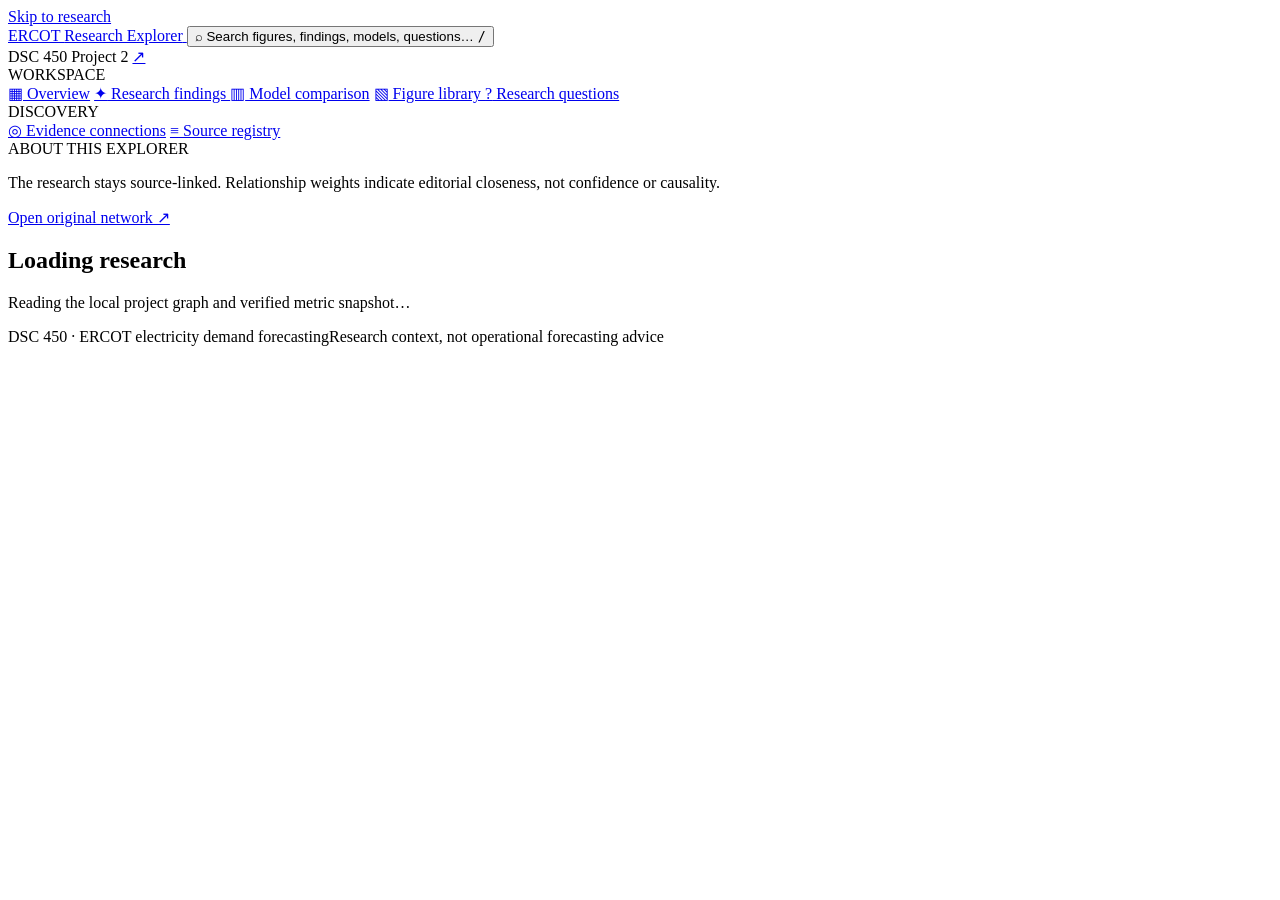
==== ERCOT project context web/explorer.html @ fbba0515 "Add accessible research explorer shell" ====
<!doctype html>
<html lang="en">
<head>
  <meta charset="utf-8">
  <meta name="viewport" content="width=device-width, initial-scale=1">
  <meta name="theme-color" content="#0b1321">
  <meta name="description" content="Explore evidence, forecasting models, notebook figures, research questions, and scientific boundaries from the DSC 450 ERCOT electricity demand project.">
  <title>ERCOT Research Explorer | DSC 450</title>
  <link rel="stylesheet" href="./explorer.css">
  <script src="./explorer.js" defer></script>
</head>
<body>
  <a class="skip-link" href="#main-content">Skip to research</a>
  <div class="app-shell">
    <header class="topbar">
      <a class="brand" href="#overview" aria-label="ERCOT Research Explorer home">
        <span class="brand-mark" aria-hidden="true"><span></span><span></span><span></span></span>
        <span class="brand-name">ERCOT <span>Research Explorer</span></span>
      </a>
      <button class="top-search" id="open-search" type="button" aria-label="Search all research">
        <span class="search-symbol" aria-hidden="true">⌕</span>
        <span>Search figures, findings, models, questions…</span>
        <kbd>/</kbd>
      </button>
      <div class="top-actions">
        <span class="project-tag">DSC 450 <span class="tag-dot"></span> Project 2</span>
        <a class="icon-link" href="https://github.com/mjscarpello/DSC450-ERCOT-Presentation" target="_blank" rel="noopener noreferrer" aria-label="Open the project GitHub repository" title="View source">↗</a>
      </div>
    </header>
    <div class="body-layout">
      <nav class="sidebar" aria-label="Research sections">
        <div class="sidebar-label">WORKSPACE</div>
        <a class="nav-item" data-view="overview" href="#overview"><span class="nav-symbol" aria-hidden="true">▦</span> Overview</a>
        <a class="nav-item" data-view="findings" href="#findings"><span class="nav-symbol" aria-hidden="true">✦</span> Research findings <span class="nav-count" id="count-findings"></span></a>
        <a class="nav-item" data-view="models" href="#models"><span class="nav-symbol" aria-hidden="true">▥</span> Model comparison</a>
        <a class="nav-item" data-view="figures" href="#figures"><span class="nav-symbol" aria-hidden="true">▧</span> Figure library <span class="nav-count" id="count-figures"></span></a>
        <a class="nav-item" data-view="questions" href="#questions"><span class="nav-symbol" aria-hidden="true">?</span> Research questions <span class="nav-count" id="count-questions"></span></a>
        <div class="sidebar-divider"></div>
        <div class="sidebar-label">DISCOVERY</div>
        <a class="nav-item" data-view="graph" href="#graph"><span class="nav-symbol" aria-hidden="true">◎</span> Evidence connections</a>
        <a class="nav-item" data-view="sources" href="#sources"><span class="nav-symbol" aria-hidden="true">≡</span> Source registry</a>
        <div class="sidebar-bottom">
          <span class="sidebar-label">ABOUT THIS EXPLORER</span>
          <p>The research stays source-linked. Relationship weights indicate editorial closeness, not confidence or causality.</p>
          <a href="./outputs/ERCOT_CONTEXT_WEB.html">Open original network ↗</a>
        </div>
      </nav>
      <main id="main-content" tabindex="-1">
        <div id="page-content" aria-live="polite">
          <section class="loading-state"><div class="loading-spinner" aria-hidden="true"></div><h1>Loading research</h1><p>Reading the local project graph and verified metric snapshot…</p></section>
        </div>
        <footer class="page-footer"><span>DSC 450 · ERCOT electricity demand forecasting</span><span>Research context, not operational forecasting advice</span></footer>
      </main>
    </div>
  </div>
  <div id="overlay-root"></div>
  <div id="toast" class="toast" role="status" aria-live="polite"></div>
</body>
</html>
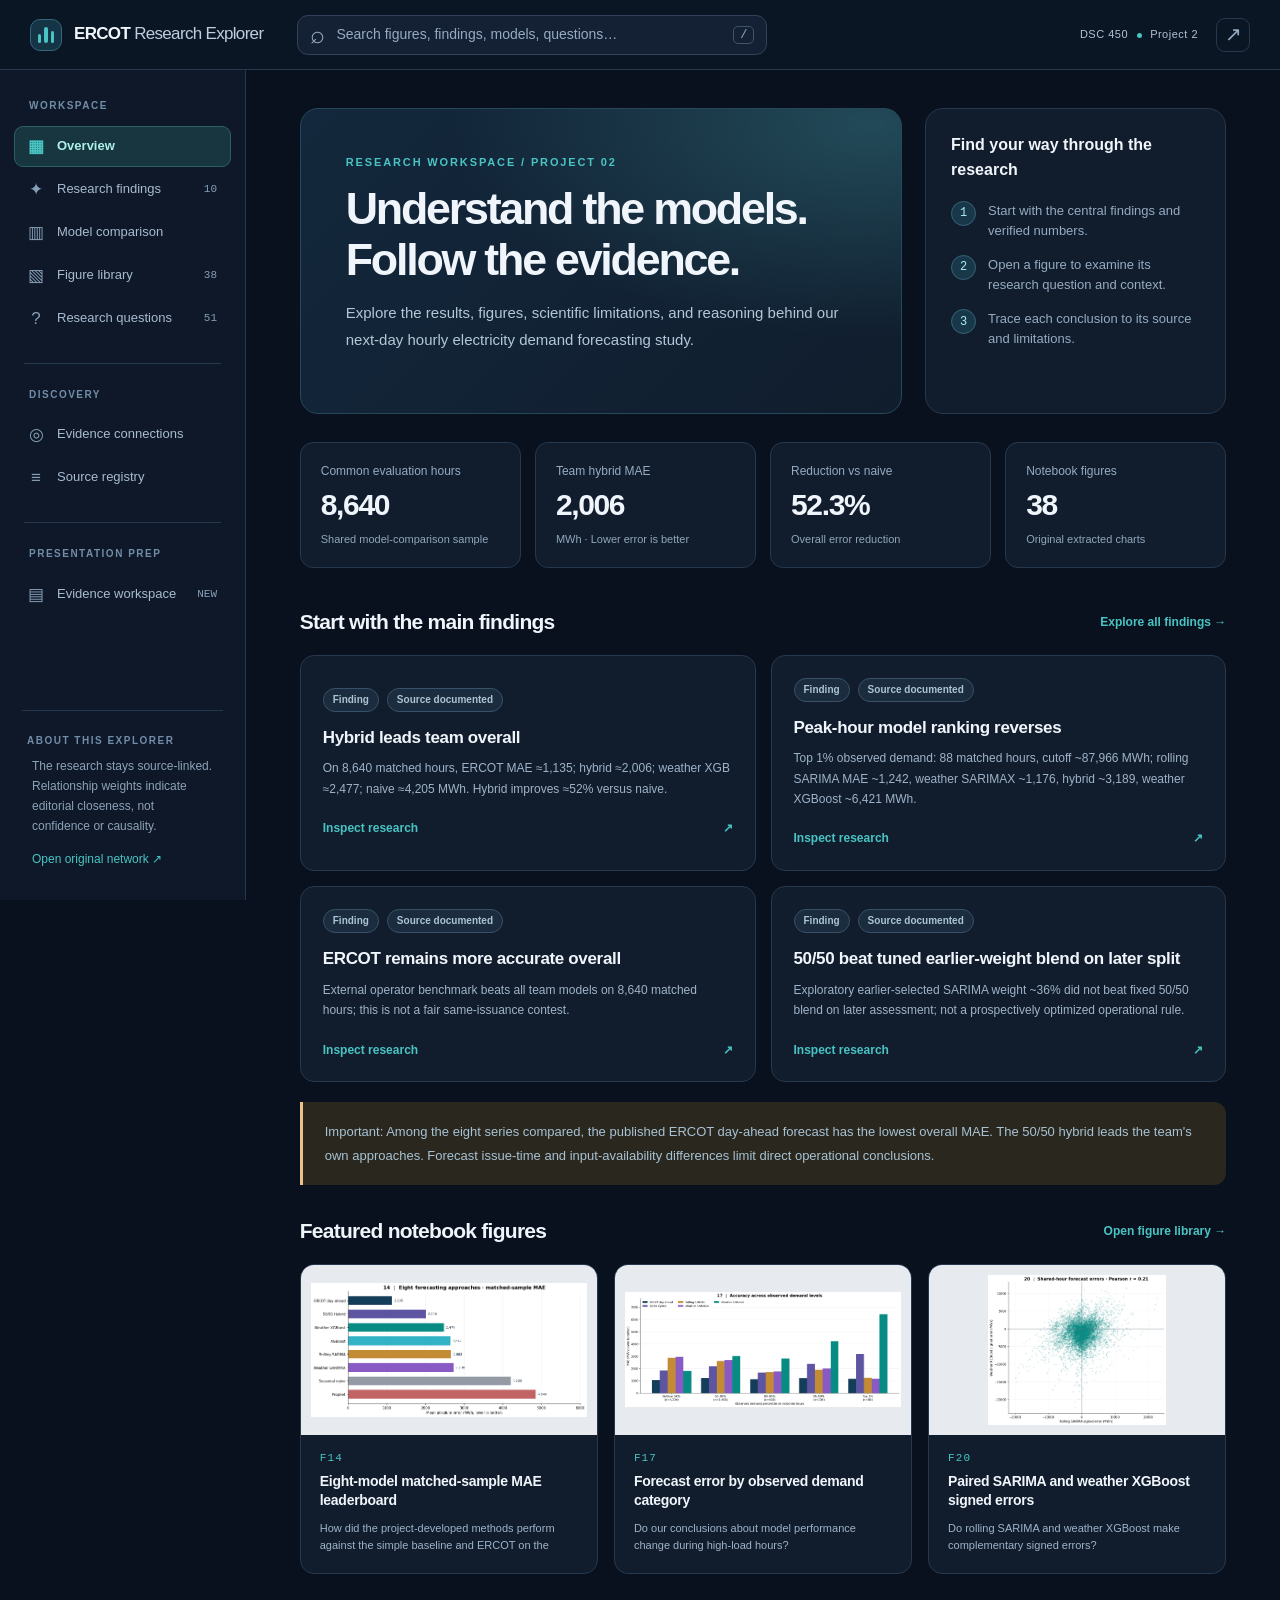
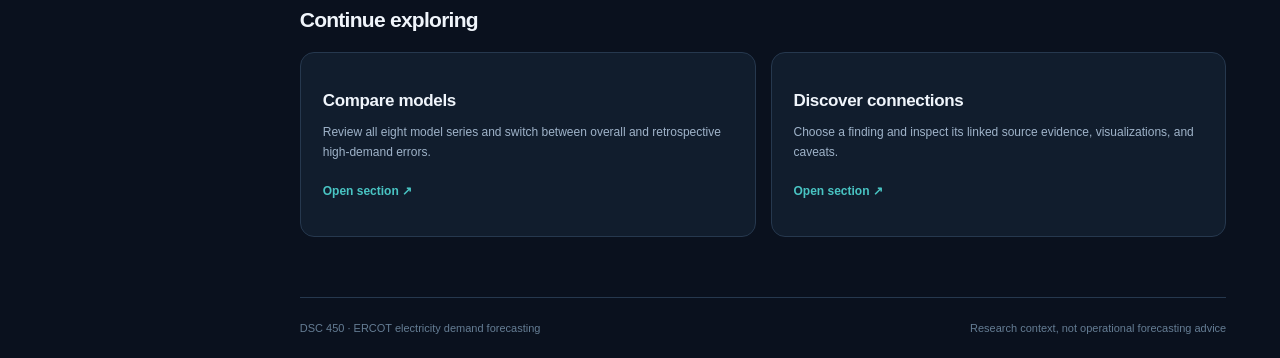
==== commit 90dedf50: "Link presentation workspace interface and add evidence workspace navigation" ====
--- a/ERCOT project context web/explorer.html
+++ b/ERCOT project context web/explorer.html
@@ -8,6 +8,7 @@
   <title>ERCOT Research Explorer | DSC 450</title>
   <link rel="stylesheet" href="./explorer.css">
   <script src="./explorer.js" defer></script>
+  <script src="./research-workspace.js" defer></script>
 </head>
 <body>
   <a class="skip-link" href="#main-content">Skip to research</a>
@@ -39,6 +40,9 @@
         <div class="sidebar-label">DISCOVERY</div>
         <a class="nav-item" data-view="graph" href="#graph"><span class="nav-symbol" aria-hidden="true">◎</span> Evidence connections</a>
         <a class="nav-item" data-view="sources" href="#sources"><span class="nav-symbol" aria-hidden="true">≡</span> Source registry</a>
+        <div class="sidebar-divider"></div>
+        <div class="sidebar-label">PRESENTATION PREP</div>
+        <a class="nav-item" data-view="workspace" href="#workspace"><span class="nav-symbol" aria-hidden="true">▤</span> Evidence workspace <span class="nav-count">NEW</span></a>
         <div class="sidebar-bottom">
           <span class="sidebar-label">ABOUT THIS EXPLORER</span>
           <p>The research stays source-linked. Relationship weights indicate editorial closeness, not confidence or causality.</p>
--- a/ERCOT project context web/explorer.css
+++ b/ERCOT project context web/explorer.css
@@ -0,0 +1 @@
+:root{color-scheme:dark;--bg:#0a111e;--sidebar:#0e1727;--panel:#111d2d;--panel2:#152337;--hover:#20334a;--border:#26384e;--white:#f0f5fb;--text:#d6e2f0;--muted:#96abc2;--teal:#49c4c3;--cyan:#76d4eb;--gold:#ebc384;--pink:#ef9da1;--green:#78d9b2;--shadow:0 22px 80px #0009;--radius:14px}*{box-sizing:border-box}html{scroll-behavior:smooth}body{margin:0;background:var(--bg);color:var(--text);font:14px/1.55 Inter,ui-sans-serif,-apple-system,BlinkMacSystemFont,"Segoe UI",sans-serif}a{color:inherit}button,input,select{font:inherit}button{cursor:pointer}button:disabled{opacity:.5;cursor:not-allowed}button,input,select{color:var(--text)}:focus-visible{outline:2px solid var(--teal);outline-offset:3px}.skip-link{position:absolute;z-index:100;left:12px;top:-100px;background:var(--teal);color:#06121c;padding:12px 16px;border-radius:8px}.skip-link:focus{top:12px}.app-shell{min-height:100vh}.topbar{height:70px;position:sticky;top:0;z-index:20;display:flex;align-items:center;gap:34px;padding:0 30px;background:#0c1726f5;border-bottom:1px solid var(--border);backdrop-filter:blur(16px)}.brand{display:flex;align-items:center;gap:12px;text-decoration:none;min-width:227px}.brand-name{font-size:17px;font-weight:800;color:var(--white);letter-spacing:-.04em;white-space:nowrap}.brand-name span{font-weight:450;color:#bdcedf}.brand-mark{height:32px;width:32px;background:#153445;border:1px solid #35677a;border-radius:10px;display:flex;gap:3px;align-items:flex-end;padding:7px}.brand-mark span{width:5px;background:var(--teal);border-radius:2px}.brand-mark span:nth-child(1){height:9px}.brand-mark span:nth-child(2){height:16px}.brand-mark span:nth-child(3){height:12px}.top-search{display:flex;align-items:center;gap:11px;border:1px solid #31425a;background:#142134;border-radius:11px;height:40px;text-align:left;padding:0 12px;color:var(--muted);width:min(470px,40vw)}.top-search:hover{border-color:#53738f;background:#1b2b40}.search-symbol{font-size:25px;line-height:1}.top-search span:nth-child(2){white-space:nowrap;overflow:hidden;text-overflow:ellipsis;flex:1}.top-search kbd{font:12px monospace;border:1px solid #40536a;padding:1px 6px;border-radius:5px}.top-actions{margin-left:auto;display:flex;align-items:center;gap:18px}.project-tag{font-size:11px;letter-spacing:.045em;color:#b1c2d5;white-space:nowrap}.tag-dot{display:inline-block;width:5px;height:5px;margin:0 5px;border-radius:50%;background:var(--teal);vertical-align:middle}.icon-link{height:34px;width:34px;display:grid;place-items:center;border:1px solid var(--border);border-radius:9px;text-decoration:none;font-size:20px;color:var(--muted)}.icon-link:hover{color:var(--white);border-color:var(--teal)}.body-layout{display:grid;grid-template-columns:246px minmax(0,1fr);min-height:calc(100vh - 70px)}.sidebar{background:#0e1828;border-right:1px solid var(--border);padding:28px 14px;position:sticky;top:70px;height:calc(100vh - 70px);display:flex;flex-direction:column;overflow:auto}.sidebar-label{padding:0 15px;margin-bottom:11px;color:#728da9;font-size:10px;letter-spacing:.15em;font-weight:800}.nav-item{display:flex;align-items:center;gap:13px;min-height:41px;border:1px solid transparent;border-radius:9px;padding:9px 13px;text-decoration:none;color:#a8bbd0;font-size:13px;font-weight:520;margin:1px 0;white-space:nowrap}.nav-item:hover{color:var(--white);background:#17273a}.nav-item.active{background:#173640;border-color:#2b6069;color:#adf0e9;font-weight:650}.nav-symbol{width:16px;font-size:17px;text-align:center;line-height:1;color:#879fb7}.nav-item.active .nav-symbol{color:var(--teal)}.nav-count{margin-left:auto;font:11px monospace;color:#879fb7}.sidebar-divider{margin:23px 10px;border-top:1px solid var(--border)}.sidebar-bottom{margin:auto 8px 0;padding:18px 5px 2px;border-top:1px solid var(--border)}.sidebar-bottom .sidebar-label{padding:0}.sidebar-bottom p{color:#8da2b8;font-size:12px;line-height:1.65;margin:6px 5px 12px}.sidebar-bottom a{color:var(--teal);font-size:12px;text-decoration:none;margin-left:5px}#main-content{min-width:0;padding:38px clamp(26px,4.2vw,76px) 20px;max-width:1680px;width:100%;margin:0 auto}.page-footer{display:flex;justify-content:space-between;gap:15px;color:#657d94;border-top:1px solid var(--border);font-size:11px;margin-top:60px;padding-top:22px}.eyebrow{text-transform:uppercase;font-size:11px;letter-spacing:.17em;font-weight:800;color:var(--teal);margin:0 0 12px}.page-title{font-size:clamp(28px,3.1vw,44px);line-height:1.13;letter-spacing:-.05em;font-weight:760;margin:0;color:var(--white)}.page-description{color:var(--muted);font-size:15px;line-height:1.8;margin:12px 0 26px;max-width:800px}.hero{display:grid;grid-template-columns:minmax(0,1.6fr) minmax(250px,.8fr);gap:23px;align-items:stretch;margin-bottom:28px}.hero-main{padding:clamp(26px,4vw,45px);border:1px solid #25495a;border-radius:18px;background:radial-gradient(ellipse at 95% 5%,#224a58 0%,transparent 52%),linear-gradient(135deg,#13283c,#101d2d);min-height:265px}.hero-main .page-title{max-width:640px;font-size:clamp(31px,3.5vw,50px)}.hero-main p:not(.eyebrow){max-width:650px;color:#b2c8d9;font-size:15px;line-height:1.8}.hero-side{padding:24px 25px;background:var(--panel);border:1px solid var(--border);border-radius:18px}.hero-side h3{margin:0 0 18px;color:var(--white);font-size:16px}.hero-steps{display:grid;gap:14px}.hero-step{display:flex;align-items:flex-start;gap:12px;color:var(--muted);font-size:13px}.step-index{width:25px;height:25px;border:1px solid #356377;background:#18384a;color:#a9eeef;font:12px monospace;flex-shrink:0;border-radius:50%;display:grid;place-items:center}.stats-grid{display:grid;grid-template-columns:repeat(4,minmax(0,1fr));gap:14px;margin:0 0 38px}.stat-card{background:var(--panel);border:1px solid var(--border);border-radius:13px;padding:19px 20px}.stat-label{font-size:12px;color:var(--muted);margin:0 0 6px}.stat-value{font-size:30px;color:var(--white);font-weight:770;line-height:1.2;letter-spacing:-.045em}.stat-note{font-size:11px;color:#90a6bc;margin:8px 0 0}.section-head{display:flex;align-items:center;justify-content:space-between;gap:18px;margin:30px 0 16px}.section-head h2{font-size:21px;letter-spacing:-.035em;color:var(--white);margin:0}.section-head p{font-size:13px;color:var(--muted);margin:3px 0 0}.text-action{border:0;background:transparent;color:var(--teal);font-size:12px;font-weight:700;text-decoration:none;padding:7px 0;white-space:nowrap}.text-action:hover{text-decoration:underline;text-underline-offset:4px}.card-grid{display:grid;grid-template-columns:repeat(2,minmax(0,1fr));gap:15px}.research-card,.question-card,.figure-card,.source-card{min-width:0;display:block;text-align:left;background:var(--panel);border:1px solid var(--border);border-radius:var(--radius);padding:22px;transition:border-color .15s,background .15s,transform .15s}.research-card:hover,.question-card:hover,.figure-card:hover,.source-card:hover{background:#17273a;border-color:#45657e;transform:translateY(-1px)}.research-card{min-height:185px}.card-meta{display:flex;flex-wrap:wrap;align-items:center;gap:8px;margin-bottom:14px}.chip{display:inline-flex;align-items:center;gap:6px;border:1px solid #385168;background:#1a2c3d;border-radius:20px;padding:4px 9px;color:#acc4d6;font-size:10px;font-weight:650;line-height:1.4}.chip.verified{color:#a7e9cd;border-color:#335f53;background:#15352e}.chip.caution{color:#f3c5af;border-color:#695047;background:#39251f}.chip.gold{color:#ead2a8;border-color:#635238;background:#322b1b}.card-title{font-size:17px;font-weight:730;line-height:1.4;color:var(--white);letter-spacing:-.02em;margin:0 0 9px}.card-copy{font-size:12px;line-height:1.7;color:#9fb3c9;margin:0}.card-bottom{margin-top:20px;color:var(--teal);font-size:12px;font-weight:650;display:flex;gap:8px;align-items:center}.card-bottom .arrow{margin-left:auto}.info-strip{border-left:3px solid var(--teal);background:#142535;padding:18px 22px;border-radius:0 12px 12px 0;color:#a8c2d4;margin:20px 0;font-size:13px;line-height:1.8}.info-strip strong{color:var(--white)}.info-strip.warning{border-color:var(--gold);background:#29271e}.filter-row{display:flex;gap:9px;align-items:center;flex-wrap:wrap;margin:26px 0 19px}.filter-button{background:#142437;border:1px solid #33495e;color:#a8bdd1;border-radius:9px;padding:9px 13px;font-size:12px}.filter-button:hover{background:var(--hover)}.filter-button.active{background:#1a444d;color:#c3f8f3;border-color:#46878a}.inline-search{height:41px;min-width:200px;flex:1;background:#111e2f;border:1px solid var(--border);border-radius:9px;padding:9px 12px;outline-offset:2px}.results-meta{margin:3px 0 15px;color:var(--muted);font-size:12px}.figures-grid{display:grid;grid-template-columns:repeat(3,minmax(0,1fr));gap:16px}.figure-card{padding:0;overflow:hidden}.figure-cover{background:#e7ebf0;height:170px;display:flex;align-items:center;justify-content:center;padding:10px}.figure-cover img{max-width:100%;width:100%;height:100%;object-fit:contain}.figure-card-text{padding:17px 19px 19px}.figure-id{font:11px monospace;letter-spacing:.1em;color:var(--teal);margin-bottom:8px}.figure-card .card-title{font-size:14px;min-height:39px}.figure-card .card-copy{font-size:11px;line-height:1.55}.figure-group{margin:30px 0 0}.figure-group h2{font-size:19px;color:var(--white);margin:0 0 13px}.model-controls{display:flex;flex-wrap:wrap;justify-content:space-between;align-items:center;gap:16px;margin:26px 0}.model-row{display:grid;grid-template-columns:minmax(165px,1fr) 1.8fr 115px;gap:17px;align-items:center;background:#101c2c;border-bottom:1px solid #273a4e;padding:15px 17px}.model-row:first-child{border-radius:12px 12px 0 0}.model-row:last-child{border-radius:0 0 12px 12px;border-bottom:1px solid var(--border)}.model-row.highlight{background:#18323e}.model-name{font-weight:690;color:var(--white);font-size:13px}.model-note{font-size:11px;color:var(--muted)}.bar-track{height:9px;border-radius:20px;background:#2a3c50;overflow:hidden}.bar-fill{height:100%;border-radius:20px;background:#6f9fb7}.bar-fill.team{background:#49c4c3}.bar-fill.benchmark{background:var(--gold)}.model-metric{text-align:right;font-weight:700;font-variant-numeric:tabular-nums;color:var(--white)}.metric-header{display:grid;grid-template-columns:minmax(165px,1fr) 1.8fr 115px;gap:17px;color:#91a8bd;font-size:11px;padding:0 17px 11px}.pill-tabs{display:flex;gap:3px;border:1px solid var(--border);border-radius:10px;background:#0e1a2a;padding:4px}.pill-tabs button{border:0;background:transparent;padding:8px 13px;border-radius:7px;color:var(--muted);font-size:12px}.pill-tabs button.active{background:#254356;color:var(--white)}.source-list{display:grid;gap:12px}.source-card{width:100%;display:flex;gap:17px;align-items:flex-start}.source-icon{font-size:23px;background:#1f3748;border-radius:11px;width:43px;height:43px;display:grid;place-items:center;color:var(--teal);flex-shrink:0}.source-card .card-title{font-size:15px}.source-card .card-copy{word-break:break-word}.question-list{display:grid;gap:10px}.question-card{width:100%;padding:16px 20px;display:flex;gap:12px;align-items:center}.question-card .card-title{font-size:14px;margin:0;flex:1}.question-card .chip{flex-shrink:0}.graph-controls{display:flex;gap:12px;flex-wrap:wrap;align-items:center;justify-content:space-between;margin:20px 0}.graph-panel{border:1px solid var(--border);border-radius:16px;background:radial-gradient(circle at center,#173044,#0e1929 65%);height:min(63vh,580px);min-height:390px;position:relative;overflow:hidden}.graph-map{height:100%;width:100%;position:relative}.graph-lines{position:absolute;width:100%;height:100%;left:0;top:0;pointer-events:none}.graph-hub,.graph-neighbor{position:absolute;transform:translate(-50%,-50%);display:flex;flex-direction:column;align-items:center;justify-content:center;text-align:center;border:1px solid #46667b;background:#193245;color:var(--white);padding:7px 9px;border-radius:11px;box-shadow:0 8px 26px #0006;font-size:11px;line-height:1.2;overflow:hidden}.graph-hub{width:195px;min-height:77px;left:50%;top:50%;background:#20565c;border:2px solid #71c9ca;z-index:2;font-weight:730;font-size:13px}.graph-neighbor{width:125px;min-height:57px;max-height:70px;z-index:1}.graph-neighbor:hover{background:#2a5060;border-color:#7bc9c8;z-index:3}.graph-node-type{font-size:9px;line-height:1.2;color:#a2dfd5;margin-bottom:4px;font-weight:800;text-transform:uppercase;letter-spacing:.04em}.graph-extras{margin-top:20px}.graph-extras h3{color:var(--white);margin:0 0 11px}.graph-related{display:grid;grid-template-columns:repeat(2,minmax(0,1fr));gap:10px}.related-item{background:#152539;border:1px solid var(--border);border-radius:9px;display:flex;justify-content:space-between;gap:15px;padding:10px 14px;text-align:left}.related-item:hover{background:#203549}.related-item strong{display:block;font-size:12px;color:var(--white);margin-bottom:3px}.related-item small{display:block;color:var(--muted);font-size:11px}.load-error{max-width:680px;background:#2a2026;border:1px solid #784f5d;padding:22px;border-radius:14px}.loading-state{padding:18vh 20px;text-align:center}.loading-state h1{color:var(--white)}.loading-state p{color:var(--muted)}.loading-spinner{border:3px solid #365367;border-top-color:var(--teal);border-radius:50%;width:35px;height:35px;margin:0 auto;animation:spin 1s linear infinite}@keyframes spin{to{transform:rotate(360deg)}}.overlay-backdrop{position:fixed;inset:0;z-index:40;background:#020810bc;backdrop-filter:blur(5px);display:flex;justify-content:flex-end}.detail-drawer{height:100%;width:min(650px,100%);overflow:auto;background:#101c2c;border-left:1px solid #395065;box-shadow:var(--shadow)}.detail-head{position:sticky;top:0;z-index:5;padding:15px 27px;display:flex;justify-content:space-between;align-items:center;gap:18px;background:#101c2ced;border-bottom:1px solid var(--border);backdrop-filter:blur(18px)}.close-button{width:33px;height:33px;display:grid;place-items:center;background:#21354b;border:1px solid #3b5570;border-radius:8px;font-size:20px}.detail-body{padding:28px}.detail-body h2{font-size:clamp(24px,3vw,33px);line-height:1.24;letter-spacing:-.04em;color:var(--white);margin:9px 0 14px}.detail-body p{line-height:1.8;color:#adc0d3}.detail-section{border-top:1px solid var(--border);margin-top:27px;padding-top:22px}.detail-section h3{font-size:15px;color:var(--white);margin:0 0 14px}.detail-bullet{margin:8px 0;padding:9px 13px;background:#182b3e;border-radius:9px}.detail-bullet p{font-size:12px;margin:4px 0;color:var(--muted)}.detail-bullet button{background:none;border:0;padding:0;color:#dff5f7;font-weight:650;text-align:left;font-size:13px}.detail-bullet button:hover{text-decoration:underline}.detail-image{width:100%;height:auto;background:#f7f7f8;border-radius:12px;max-height:460px;object-fit:contain;margin:15px 0}.detail-measures{display:grid;grid-template-columns:repeat(2,minmax(0,1fr));gap:10px;margin:15px 0}.measure-card{background:#192f40;padding:15px;border:1px solid #35516a;border-radius:10px}.measure-card b{display:block;color:var(--white);font-size:19px}.measure-card span{font-size:11px;color:var(--muted)}.source-locator{padding:12px 14px;border:1px solid #344960;border-radius:9px;background:#13283a;margin:9px 0}.source-locator strong{font-size:12px;color:var(--white);display:block;overflow-wrap:anywhere}.source-locator small{font-size:11px;color:var(--muted);display:block;margin-top:4px}.detail-actions{display:flex;gap:8px;flex-wrap:wrap}.action-button{padding:8px 12px;background:#1d3c4c;border:1px solid #447989;border-radius:9px;font-size:12px;color:#c3e6e7}.action-button:hover{background:#275465}.search-modal{margin:auto;width:min(720px,calc(100% - 26px));max-height:80vh;display:flex;flex-direction:column;background:#122034;border:1px solid #405a73;border-radius:17px;box-shadow:var(--shadow);overflow:hidden}.search-top{display:flex;gap:10px;align-items:center;padding:16px;border-bottom:1px solid var(--border)}.search-top input{width:100%;border:0;outline:0;background:transparent;color:var(--white);font-size:17px}.search-results{padding:8px;overflow:auto;flex:1}.search-result{display:block;width:100%;text-align:left;padding:12px 15px;border:0;border-radius:9px;background:none;color:var(--white)}.search-result:hover,.search-result:focus{background:#213950}.search-result strong{display:block;font-size:13px}.search-result small{font-size:11px;color:var(--muted)}.search-footer{padding:12px 16px;border-top:1px solid var(--border);font-size:11px;color:var(--muted)}.empty{padding:55px 18px;text-align:center;border:1px dashed #37536c;border-radius:13px;color:var(--muted)}.toast{position:fixed;bottom:22px;left:50%;transform:translateX(-50%);background:#244840;color:#e3f7f0;border:1px solid #579b8f;border-radius:10px;z-index:80;padding:11px 18px;box-shadow:var(--shadow);display:none;font-size:12px}.toast.show{display:block}@media(max-width:1250px){.figures-grid{grid-template-columns:repeat(2,minmax(0,1fr))}.topbar{gap:18px}.body-layout{grid-template-columns:214px minmax(0,1fr)}.sidebar{padding-left:10px;padding-right:10px}}@media(max-width:950px){.hero{grid-template-columns:1fr}.stats-grid{grid-template-columns:repeat(2,minmax(0,1fr))}.topbar{padding:0 18px}.project-tag{display:none}.card-grid{grid-template-columns:1fr}}@media(max-width:750px){.topbar{height:62px}.brand{min-width:auto}.brand-name span{display:none}.top-search{flex:1;width:auto;min-width:0}.top-search span:nth-child(2){font-size:12px}.body-layout{display:block}.sidebar{height:auto;top:62px;position:sticky;z-index:18;display:flex;flex-direction:row;gap:4px;padding:8px 12px;overflow-x:auto;border-right:0;border-bottom:1px solid var(--border);white-space:nowrap}.sidebar .sidebar-label,.sidebar-bottom,.sidebar-divider,.nav-count{display:none}.nav-item{flex-shrink:0;font-size:12px;min-height:36px;gap:7px;padding:7px 10px}#main-content{padding:25px 18px}.figures-grid{grid-template-columns:repeat(2,minmax(0,1fr));gap:10px}.figure-cover{height:135px}.figure-card-text{padding:13px}.figure-card .card-title{font-size:12px}.figure-card .card-copy{display:none}.graph-panel{min-height:330px}.graph-neighbor{width:95px;font-size:10px}.graph-hub{width:145px;min-height:66px;font-size:11px}.graph-related{grid-template-columns:1fr}}@media(max-width:490px){.brand-name{font-size:15px}.topbar{gap:9px;padding:0 11px}.brand-mark{display:none}.top-actions{gap:4px}.top-search{height:34px}.top-search kbd{display:none}.stats-grid{gap:9px}.stat-card{padding:13px}.stat-value{font-size:24px}.figure-cover{height:118px}.model-row{grid-template-columns:minmax(120px,1fr) 1fr 70px;gap:9px;padding:13px 9px}.metric-header{grid-template-columns:minmax(120px,1fr) 1fr 70px;padding:0 9px 9px;gap:9px}.model-metric{font-size:12px}.detail-body{padding:17px}.detail-head{padding:13px 17px}.page-footer{display:block}.hero-main{padding:23px}.hero-main .page-title{font-size:30px}}@media(prefers-reduced-motion:reduce){*,*:before,*:after{animation-duration:.01ms!important;transition-duration:.01ms!important;scroll-behavior:auto!important}}
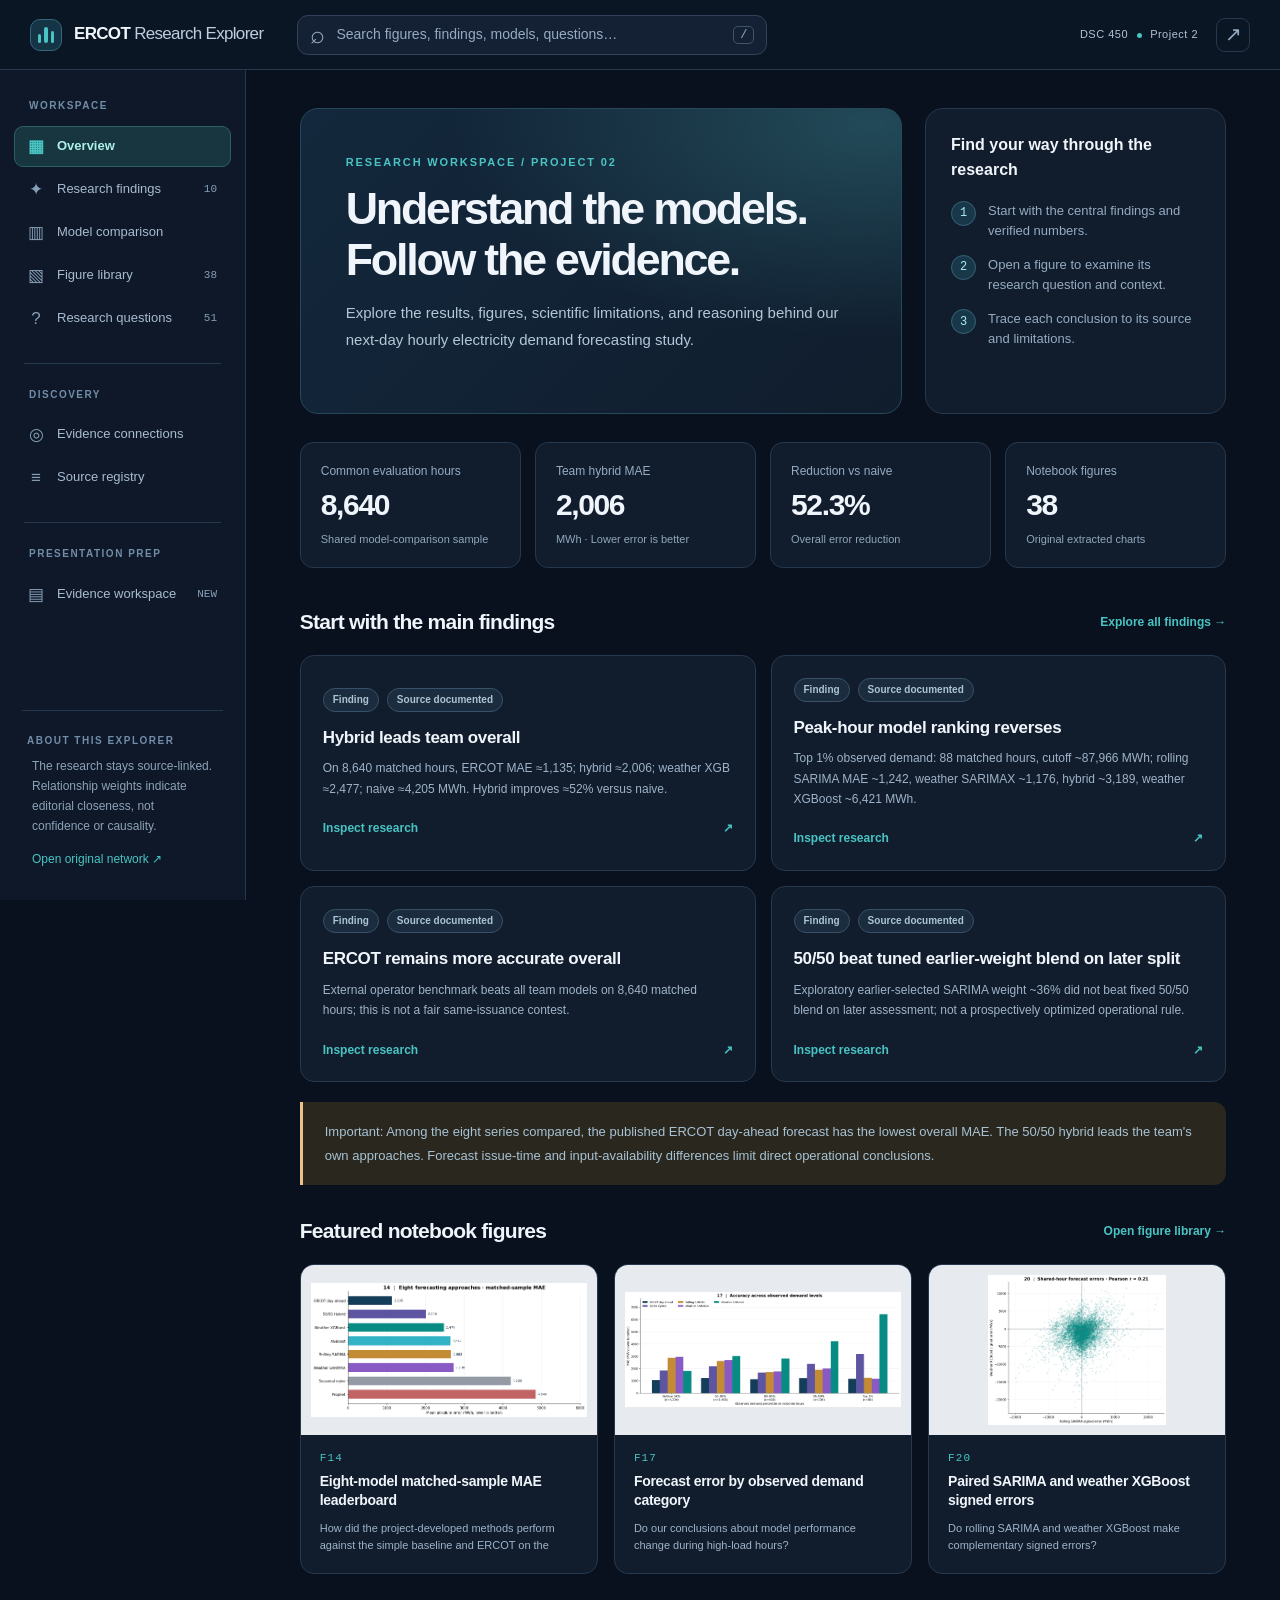
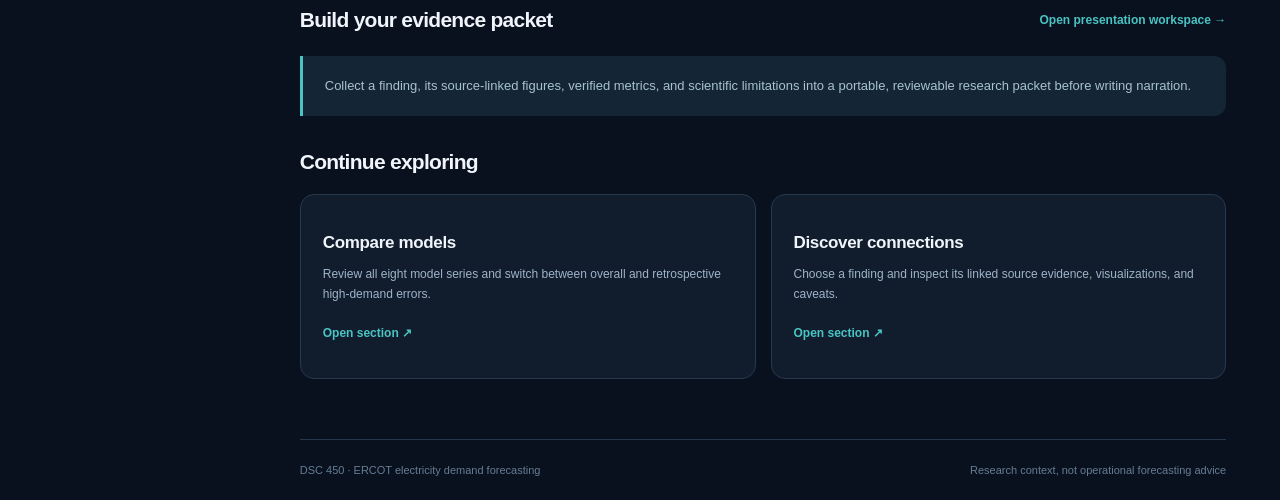
==== commit 2a9b7f90: "Load dedicated evidence workspace style sheet" ====
--- a/ERCOT project context web/explorer.html
+++ b/ERCOT project context web/explorer.html
@@ -7,6 +7,7 @@
   <meta name="description" content="Explore evidence, forecasting models, notebook figures, research questions, and scientific boundaries from the DSC 450 ERCOT electricity demand project.">
   <title>ERCOT Research Explorer | DSC 450</title>
   <link rel="stylesheet" href="./explorer.css">
+  <link rel="stylesheet" href="./research-workspace.css">
   <script src="./explorer.js" defer></script>
   <script src="./research-workspace.js" defer></script>
 </head>
--- a/ERCOT project context web/research-workspace.css
+++ b/ERCOT project context web/research-workspace.css
@@ -0,0 +1,2 @@
+/* Evidence workspace extension — responsive reading and packet panels. */
+.ws-layout{display:grid;grid-template-columns:minmax(0,1fr) 340px;gap:20px;align-items:start}.ws-main{min-width:0}.ws-focus-panel{background:var(--panel);border:1px solid var(--border);border-radius:16px;padding:22px;margin-bottom:22px}.ws-label{display:block;color:#bad0e0;font-size:12px;font-weight:670;margin-bottom:17px}.ws-label>span:first-child{display:block;margin-bottom:7px}.ws-select,.ws-input{display:block;width:100%;border:1px solid #39516b;border-radius:9px;background:#0b1929;color:#f3f7fa;padding:10px 12px;font:inherit;outline-offset:3px}.ws-select{max-width:100%}.ws-input::placeholder{color:#7893aa}.ws-label textarea.ws-input{resize:vertical;min-height:94px;line-height:1.5}.ws-focus-summary{padding:16px 0 2px}.ws-focus-summary h2{font-size:22px;line-height:1.3;color:var(--white);margin:12px 0 8px;letter-spacing:-.035em}.ws-focus-summary>p{color:#aebfd2;line-height:1.8;margin:0 0 15px}.ws-lead-image{height:auto;max-height:350px;max-width:100%;width:100%;object-fit:contain;border-radius:11px;background:#f3f3f3;margin:5px 0 18px}.ws-card-actions{display:flex;flex-wrap:wrap;gap:7px;margin-top:16px}.ws-card-actions .action-button{white-space:normal}.ws-mode-tabs{margin-top:22px;display:flex;flex-wrap:wrap;gap:4px}.ws-group{padding:18px 0 5px;border-top:1px solid var(--border);margin-top:14px}.ws-group .section-head{margin:5px 0 14px}.ws-group h2{font-size:18px}.ws-evidence-grid{display:grid;grid-template-columns:repeat(2,minmax(0,1fr));gap:12px}.ws-evidence-card{min-width:0;padding:17px;background:#111f31;border:1px solid #29435a;border-radius:13px}.ws-evidence-card h3{font-size:14px}.ws-evidence-top .card-meta{margin-bottom:10px}.ws-evidence-card .card-copy{font-size:12px;line-height:1.65}.ws-thumb{background:white;width:100%;max-height:240px;object-fit:contain;border-radius:8px;margin:13px 0}.ws-metric-number{font-weight:800;color:#b8ebdf;font-size:23px;margin:14px 0 6px;letter-spacing:-.035em}.ws-edge-explanation{margin-top:14px;color:#8ca8bc;font-size:11px;line-height:1.6;border-top:1px solid #273d51;padding-top:10px}.ws-no-edges{color:#91aabe;font-size:12px;line-height:1.7;padding:12px 15px;border:1px dashed #304c60;border-radius:9px}.ws-source-ref{background:#13283a;padding:12px 14px;border:1px solid #344960;border-radius:9px;margin:9px 0;overflow-wrap:anywhere}.ws-source-ref strong{display:block;color:#d9edf4;font-size:12px}.ws-source-ref span{display:block;font-size:11px;color:#9bb5c9;margin-top:5px}.ws-explain{color:#aac1d2;font-size:12px;line-height:1.75;background:#172c3d;border-left:3px solid #3e99a5;border-radius:0 9px 9px 0;padding:12px 16px;margin:10px 0 18px}.ws-trail{border:1px solid #355168;border-radius:11px;padding:14px;display:flex;align-items:center;gap:8px;flex-wrap:wrap;margin:12px 0;background:#112237}.ws-trail-rank{font-size:10px;color:var(--teal);font-weight:780;width:100%;letter-spacing:.13em}.ws-trail-node{color:#d9f0f1;background:#1b3b48;border:1px solid #386575;border-radius:7px;padding:8px 10px;font-size:11px;text-align:left}.ws-trail-node:hover{background:#255063}.ws-trail-arrow{color:#77b8c6}.ws-impact-list{display:grid;grid-template-columns:repeat(2,minmax(0,1fr));gap:9px}.ws-packet{background:#16283b;border:1px solid #376078;border-radius:16px;position:sticky;top:93px;padding:22px;max-height:calc(100vh - 111px);overflow:auto;box-shadow:0 8px 32px #0002}.ws-packet-head{display:flex;align-items:center;justify-content:space-between;margin-bottom:17px;border-bottom:1px solid #345266;padding-bottom:14px}.ws-packet-head .eyebrow{font-size:10px}.ws-packet-head h2{font-size:18px;line-height:1.35;letter-spacing:-.035em;color:var(--white);margin:0}.ws-packet .ws-label{margin-bottom:14px}.ws-packet-items{border-top:1px solid #345266;border-bottom:1px solid #345266;padding:16px 0;margin:18px 0;max-height:300px;overflow-y:auto}.ws-packet-items h3{font-size:13px;color:var(--white);margin:0 0 12px}.ws-packet-item{display:flex;gap:8px;align-items:flex-start;border:1px solid #375167;background:#112335;border-radius:9px;padding:10px 9px 10px 12px;margin-bottom:7px}.ws-packet-item>div{min-width:0;flex:1}.ws-packet-item strong{font-size:11px;color:#ecf3f9;display:block;line-height:1.45}.ws-packet-item small{font-size:10px;color:#94b0c1;display:block;margin-top:4px}.ws-remove{flex-shrink:0;width:22px;height:24px;background:transparent;color:#b6cadd;border:0;font-size:19px;line-height:1}.ws-remove:hover{color:#ffadac}.ws-export-actions{display:grid;grid-template-columns:1fr 1fr;gap:8px;margin:15px 0}.ws-export-actions .action-button{padding:10px 8px;min-height:40px;font-size:11px}.ws-export-actions .action-button:nth-child(3){grid-column:1/-1;border-color:#42586e;background:#162c3d}.ws-import{margin-top:19px;padding-top:15px;border-top:1px solid #345266}.ws-import input[type=file]{width:100%;font-size:11px;margin:6px 0;line-height:1.6}.ws-import input::file-selector-button{font:inherit;background:#234253;color:#d9eff4;border:1px solid #396b7b;border-radius:7px;padding:6px 9px;margin-right:7px;cursor:pointer}.ws-help{color:#8eacc1;font-size:11px;line-height:1.65;margin:12px 0 0}.ws-packet .ws-no-edges{background:#0d2232;border-color:#30556a}.ws-packet .ws-no-edges{font-size:11px}.ws-packet .ws-input{font-size:13px}@media(max-width:1180px){.ws-layout{grid-template-columns:minmax(0,1fr) 285px}.ws-evidence-grid{grid-template-columns:1fr}.ws-packet{padding:16px}}@media(max-width:900px){.ws-layout{grid-template-columns:1fr}.ws-packet{position:static;max-height:none}.ws-evidence-grid{grid-template-columns:repeat(2,minmax(0,1fr))}}@media(max-width:620px){.ws-evidence-grid,.ws-impact-list{grid-template-columns:1fr}.ws-focus-panel{padding:16px}.ws-focus-summary h2{font-size:19px}.ws-mode-tabs button{padding:8px 9px;font-size:11px}.ws-packet{padding:17px}.ws-trail-node{font-size:10px}.ws-group .section-head h2{font-size:17px}}
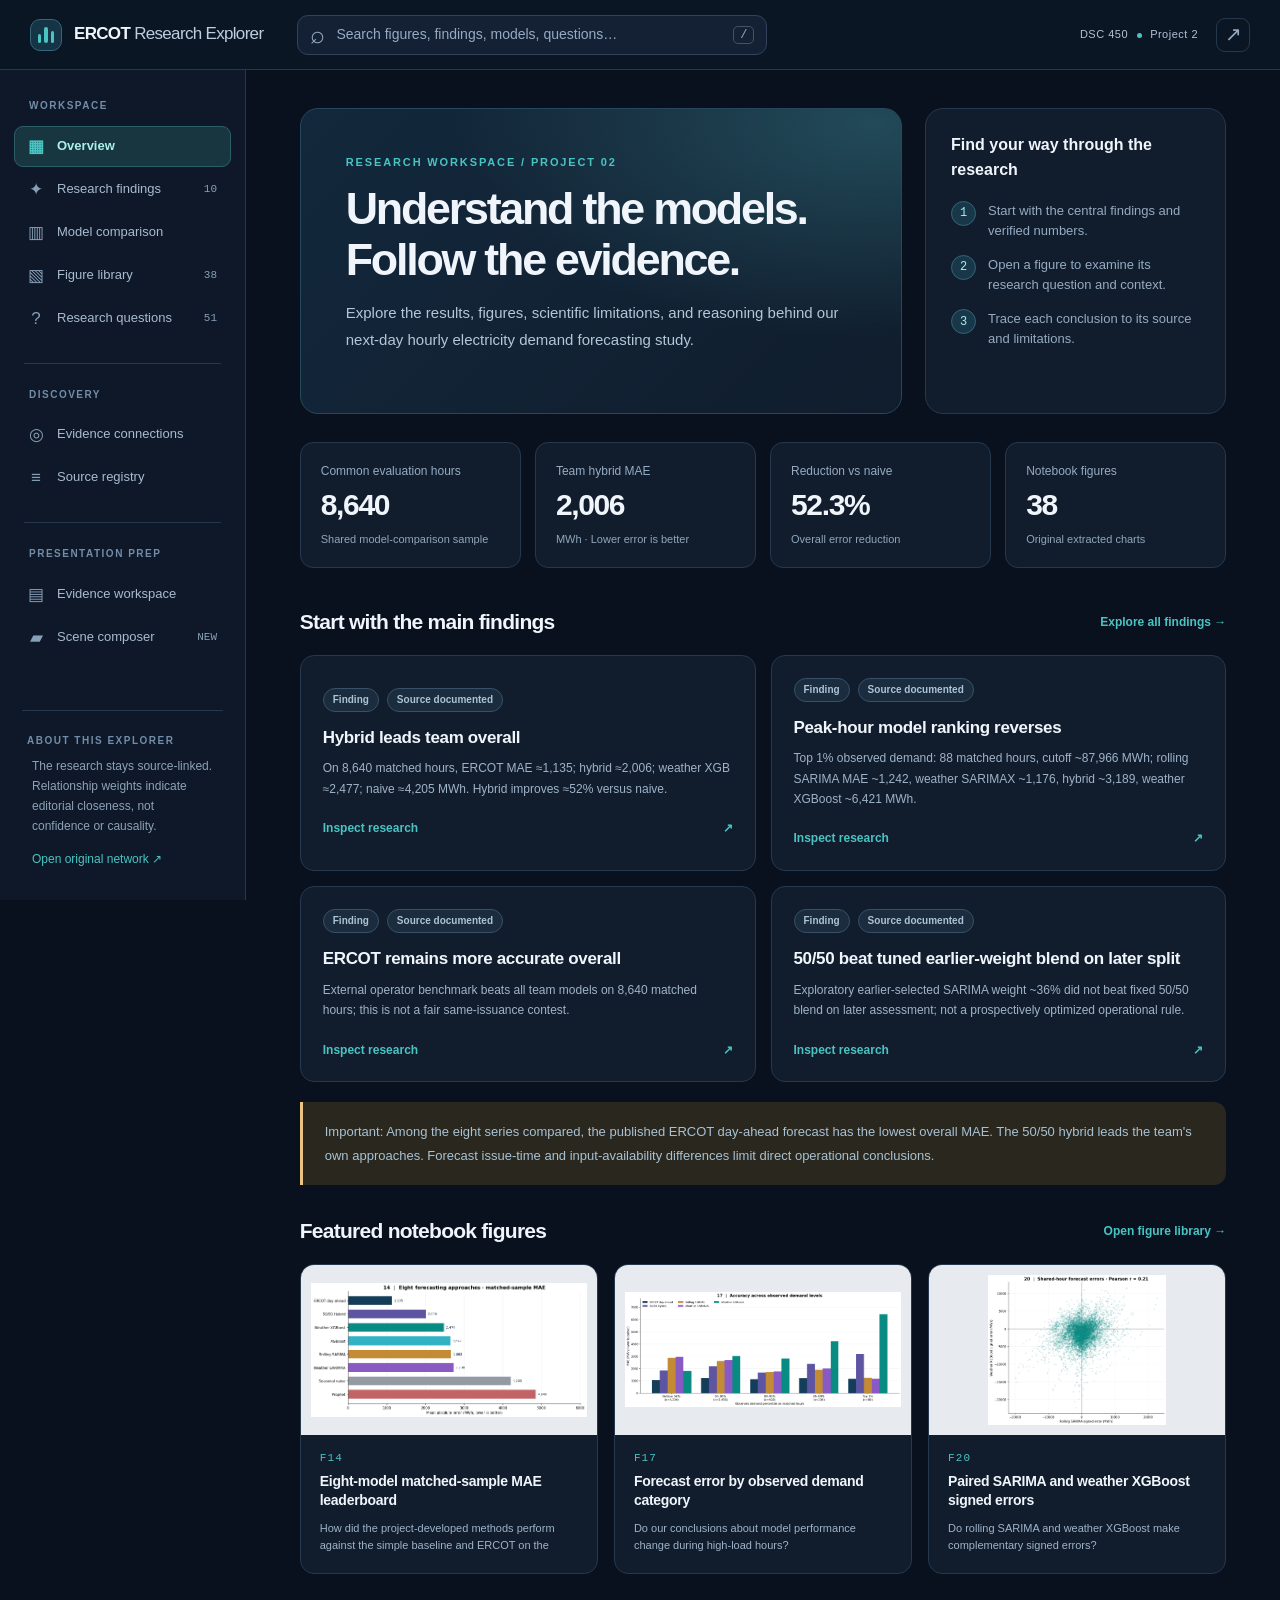
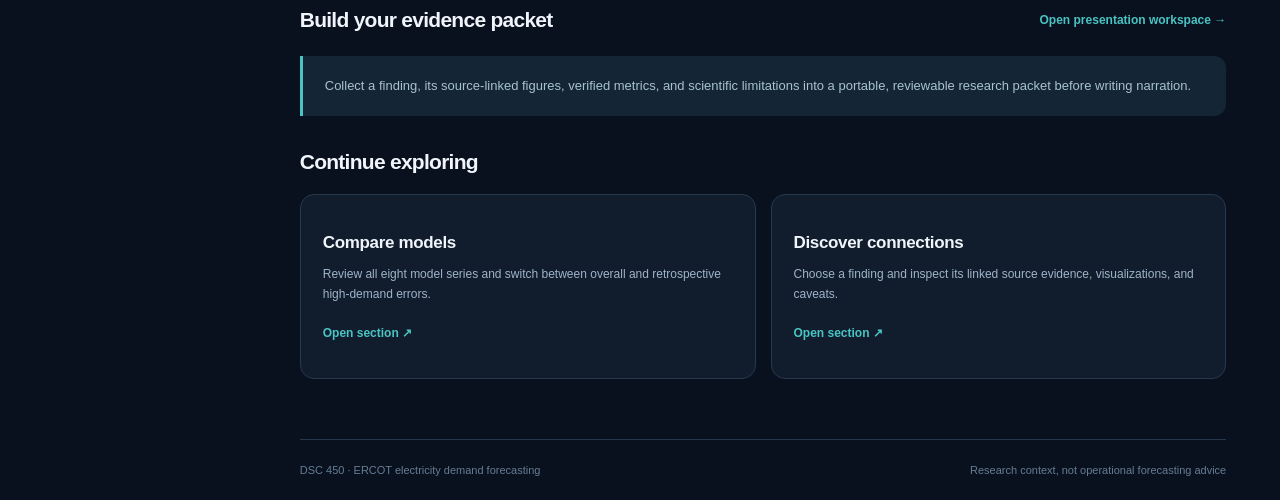
==== commit 873dc097: "Integrate scene composer route, scripts and navigation" ====
--- a/ERCOT project context web/explorer.html
+++ b/ERCOT project context web/explorer.html
@@ -8,8 +8,10 @@
   <title>ERCOT Research Explorer | DSC 450</title>
   <link rel="stylesheet" href="./explorer.css">
   <link rel="stylesheet" href="./research-workspace.css">
+  <link rel="stylesheet" href="./scene-review.css">
   <script src="./explorer.js" defer></script>
   <script src="./research-workspace.js" defer></script>
+  <script src="./scene-review.js" defer></script>
 </head>
 <body>
   <a class="skip-link" href="#main-content">Skip to research</a>
@@ -43,7 +45,8 @@
         <a class="nav-item" data-view="sources" href="#sources"><span class="nav-symbol" aria-hidden="true">≡</span> Source registry</a>
         <div class="sidebar-divider"></div>
         <div class="sidebar-label">PRESENTATION PREP</div>
-        <a class="nav-item" data-view="workspace" href="#workspace"><span class="nav-symbol" aria-hidden="true">▤</span> Evidence workspace <span class="nav-count">NEW</span></a>
+        <a class="nav-item" data-view="workspace" href="#workspace"><span class="nav-symbol" aria-hidden="true">▤</span> Evidence workspace</a>
+        <a class="nav-item" data-view="scenes" href="#scenes"><span class="nav-symbol" aria-hidden="true">▰</span> Scene composer <span class="nav-count">NEW</span></a>
         <div class="sidebar-bottom">
           <span class="sidebar-label">ABOUT THIS EXPLORER</span>
           <p>The research stays source-linked. Relationship weights indicate editorial closeness, not confidence or causality.</p>
--- a/ERCOT project context web/research-workspace.css
+++ b/ERCOT project context web/research-workspace.css
@@ -1,2 +1,3 @@
 /* Evidence workspace extension — responsive reading and packet panels. */
-.ws-layout{display:grid;grid-template-columns:minmax(0,1fr) 340px;gap:20px;align-items:start}.ws-main{min-width:0}.ws-focus-panel{background:var(--panel);border:1px solid var(--border);border-radius:16px;padding:22px;margin-bottom:22px}.ws-label{display:block;color:#bad0e0;font-size:12px;font-weight:670;margin-bottom:17px}.ws-label>span:first-child{display:block;margin-bottom:7px}.ws-select,.ws-input{display:block;width:100%;border:1px solid #39516b;border-radius:9px;background:#0b1929;color:#f3f7fa;padding:10px 12px;font:inherit;outline-offset:3px}.ws-select{max-width:100%}.ws-input::placeholder{color:#7893aa}.ws-label textarea.ws-input{resize:vertical;min-height:94px;line-height:1.5}.ws-focus-summary{padding:16px 0 2px}.ws-focus-summary h2{font-size:22px;line-height:1.3;color:var(--white);margin:12px 0 8px;letter-spacing:-.035em}.ws-focus-summary>p{color:#aebfd2;line-height:1.8;margin:0 0 15px}.ws-lead-image{height:auto;max-height:350px;max-width:100%;width:100%;object-fit:contain;border-radius:11px;background:#f3f3f3;margin:5px 0 18px}.ws-card-actions{display:flex;flex-wrap:wrap;gap:7px;margin-top:16px}.ws-card-actions .action-button{white-space:normal}.ws-mode-tabs{margin-top:22px;display:flex;flex-wrap:wrap;gap:4px}.ws-group{padding:18px 0 5px;border-top:1px solid var(--border);margin-top:14px}.ws-group .section-head{margin:5px 0 14px}.ws-group h2{font-size:18px}.ws-evidence-grid{display:grid;grid-template-columns:repeat(2,minmax(0,1fr));gap:12px}.ws-evidence-card{min-width:0;padding:17px;background:#111f31;border:1px solid #29435a;border-radius:13px}.ws-evidence-card h3{font-size:14px}.ws-evidence-top .card-meta{margin-bottom:10px}.ws-evidence-card .card-copy{font-size:12px;line-height:1.65}.ws-thumb{background:white;width:100%;max-height:240px;object-fit:contain;border-radius:8px;margin:13px 0}.ws-metric-number{font-weight:800;color:#b8ebdf;font-size:23px;margin:14px 0 6px;letter-spacing:-.035em}.ws-edge-explanation{margin-top:14px;color:#8ca8bc;font-size:11px;line-height:1.6;border-top:1px solid #273d51;padding-top:10px}.ws-no-edges{color:#91aabe;font-size:12px;line-height:1.7;padding:12px 15px;border:1px dashed #304c60;border-radius:9px}.ws-source-ref{background:#13283a;padding:12px 14px;border:1px solid #344960;border-radius:9px;margin:9px 0;overflow-wrap:anywhere}.ws-source-ref strong{display:block;color:#d9edf4;font-size:12px}.ws-source-ref span{display:block;font-size:11px;color:#9bb5c9;margin-top:5px}.ws-explain{color:#aac1d2;font-size:12px;line-height:1.75;background:#172c3d;border-left:3px solid #3e99a5;border-radius:0 9px 9px 0;padding:12px 16px;margin:10px 0 18px}.ws-trail{border:1px solid #355168;border-radius:11px;padding:14px;display:flex;align-items:center;gap:8px;flex-wrap:wrap;margin:12px 0;background:#112237}.ws-trail-rank{font-size:10px;color:var(--teal);font-weight:780;width:100%;letter-spacing:.13em}.ws-trail-node{color:#d9f0f1;background:#1b3b48;border:1px solid #386575;border-radius:7px;padding:8px 10px;font-size:11px;text-align:left}.ws-trail-node:hover{background:#255063}.ws-trail-arrow{color:#77b8c6}.ws-impact-list{display:grid;grid-template-columns:repeat(2,minmax(0,1fr));gap:9px}.ws-packet{background:#16283b;border:1px solid #376078;border-radius:16px;position:sticky;top:93px;padding:22px;max-height:calc(100vh - 111px);overflow:auto;box-shadow:0 8px 32px #0002}.ws-packet-head{display:flex;align-items:center;justify-content:space-between;margin-bottom:17px;border-bottom:1px solid #345266;padding-bottom:14px}.ws-packet-head .eyebrow{font-size:10px}.ws-packet-head h2{font-size:18px;line-height:1.35;letter-spacing:-.035em;color:var(--white);margin:0}.ws-packet .ws-label{margin-bottom:14px}.ws-packet-items{border-top:1px solid #345266;border-bottom:1px solid #345266;padding:16px 0;margin:18px 0;max-height:300px;overflow-y:auto}.ws-packet-items h3{font-size:13px;color:var(--white);margin:0 0 12px}.ws-packet-item{display:flex;gap:8px;align-items:flex-start;border:1px solid #375167;background:#112335;border-radius:9px;padding:10px 9px 10px 12px;margin-bottom:7px}.ws-packet-item>div{min-width:0;flex:1}.ws-packet-item strong{font-size:11px;color:#ecf3f9;display:block;line-height:1.45}.ws-packet-item small{font-size:10px;color:#94b0c1;display:block;margin-top:4px}.ws-remove{flex-shrink:0;width:22px;height:24px;background:transparent;color:#b6cadd;border:0;font-size:19px;line-height:1}.ws-remove:hover{color:#ffadac}.ws-export-actions{display:grid;grid-template-columns:1fr 1fr;gap:8px;margin:15px 0}.ws-export-actions .action-button{padding:10px 8px;min-height:40px;font-size:11px}.ws-export-actions .action-button:nth-child(3){grid-column:1/-1;border-color:#42586e;background:#162c3d}.ws-import{margin-top:19px;padding-top:15px;border-top:1px solid #345266}.ws-import input[type=file]{width:100%;font-size:11px;margin:6px 0;line-height:1.6}.ws-import input::file-selector-button{font:inherit;background:#234253;color:#d9eff4;border:1px solid #396b7b;border-radius:7px;padding:6px 9px;margin-right:7px;cursor:pointer}.ws-help{color:#8eacc1;font-size:11px;line-height:1.65;margin:12px 0 0}.ws-packet .ws-no-edges{background:#0d2232;border-color:#30556a}.ws-packet .ws-no-edges{font-size:11px}.ws-packet .ws-input{font-size:13px}@media(max-width:1180px){.ws-layout{grid-template-columns:minmax(0,1fr) 285px}.ws-evidence-grid{grid-template-columns:1fr}.ws-packet{padding:16px}}@media(max-width:900px){.ws-layout{grid-template-columns:1fr}.ws-packet{position:static;max-height:none}.ws-evidence-grid{grid-template-columns:repeat(2,minmax(0,1fr))}}@media(max-width:620px){.ws-evidence-grid,.ws-impact-list{grid-template-columns:1fr}.ws-focus-panel{padding:16px}.ws-focus-summary h2{font-size:19px}.ws-mode-tabs button{padding:8px 9px;font-size:11px}.ws-packet{padding:17px}.ws-trail-node{font-size:10px}.ws-group .section-head h2{font-size:17px}}+.ws-layout{display:grid;grid-template-columns:minmax(0,1fr) 340px;gap:20px;align-items:start}.ws-main{min-width:0}.ws-focus-panel{background:var(--panel);border:1px solid var(--border);border-radius:16px;padding:22px;margin-bottom:22px}.ws-label{display:block;color:#bad0e0;font-size:12px;font-weight:670;margin-bottom:17px}.ws-label>span:first-child{display:block;margin-bottom:7px}.ws-select,.ws-input{display:block;width:100%;border:1px solid #39516b;border-radius:9px;background:#0b1929;color:#f3f7fa;padding:10px 12px;font:inherit;outline-offset:3px}.ws-select{max-width:100%}.ws-input::placeholder{color:#7893aa}.ws-label textarea.ws-input{resize:vertical;min-height:94px;line-height:1.5}.ws-focus-summary{padding:16px 0 2px}.ws-focus-summary h2{font-size:22px;line-height:1.3;color:var(--white);margin:12px 0 8px;letter-spacing:-.035em}.ws-focus-summary>p{color:#aebfd2;line-height:1.8;margin:0 0 15px}.ws-lead-image{height:auto;max-height:350px;max-width:100%;width:100%;object-fit:contain;border-radius:11px;background:#f3f3f3;margin:5px 0 18px}.ws-card-actions{display:flex;flex-wrap:wrap;gap:7px;margin-top:16px}.ws-card-actions .action-button{white-space:normal}.ws-mode-tabs{margin-top:22px;display:flex;flex-wrap:wrap;gap:4px}.ws-group{padding:18px 0 5px;border-top:1px solid var(--border);margin-top:14px}.ws-group .section-head{margin:5px 0 14px}.ws-group h2{font-size:18px}.ws-evidence-grid{display:grid;grid-template-columns:repeat(2,minmax(0,1fr));gap:12px}.ws-evidence-card{min-width:0;padding:17px;background:#111f31;border:1px solid #29435a;border-radius:13px}.ws-evidence-card h3{font-size:14px}.ws-evidence-top .card-meta{margin-bottom:10px}.ws-evidence-card .card-copy{font-size:12px;line-height:1.65}.ws-thumb{background:white;width:100%;max-height:240px;object-fit:contain;border-radius:8px;margin:13px 0}.ws-metric-number{font-weight:800;color:#b8ebdf;font-size:23px;margin:14px 0 6px;letter-spacing:-.035em}.ws-edge-explanation{margin-top:14px;color:#8ca8bc;font-size:11px;line-height:1.6;border-top:1px solid #273d51;padding-top:10px}.ws-no-edges{color:#91aabe;font-size:12px;line-height:1.7;padding:12px 15px;border:1px dashed #304c60;border-radius:9px}.ws-source-ref{background:#13283a;padding:12px 14px;border:1px solid #344960;border-radius:9px;margin:9px 0;overflow-wrap:anywhere}.ws-source-ref strong{display:block;color:#d9edf4;font-size:12px}.ws-source-ref span{display:block;font-size:11px;color:#9bb5c9;margin-top:5px}.ws-explain{color:#aac1d2;font-size:12px;line-height:1.75;background:#172c3d;border-left:3px solid #3e99a5;border-radius:0 9px 9px 0;padding:12px 16px;margin:10px 0 18px}.ws-trail{border:1px solid #355168;border-radius:11px;padding:14px;display:flex;align-items:center;gap:8px;flex-wrap:wrap;margin:12px 0;background:#112237}.ws-trail-rank{font-size:10px;color:var(--teal);font-weight:780;width:100%;letter-spacing:.13em}.ws-trail-node{color:#d9f0f1;background:#1b3b48;border:1px solid #386575;border-radius:7px;padding:8px 10px;font-size:11px;text-align:left}.ws-trail-node:hover{background:#255063}.ws-trail-arrow{color:#77b8c6}.ws-impact-list{display:grid;grid-template-columns:repeat(2,minmax(0,1fr));gap:9px}.ws-packet{background:#16283b;border:1px solid #376078;border-radius:16px;position:sticky;top:93px;padding:22px;max-height:calc(100vh - 111px);overflow:auto;box-shadow:0 8px 32px #0002}.ws-packet-head{display:flex;align-items:center;justify-content:space-between;margin-bottom:17px;border-bottom:1px solid #345266;padding-bottom:14px}.ws-packet-head .eyebrow{font-size:10px}.ws-packet-head h2{font-size:18px;line-height:1.35;letter-spacing:-.035em;color:var(--white);margin:0}.ws-packet .ws-label{margin-bottom:14px}.ws-packet-items{border-top:1px solid #345266;border-bottom:1px solid #345266;padding:16px 0;margin:18px 0;max-height:300px;overflow-y:auto}.ws-packet-items h3{font-size:13px;color:var(--white);margin:0 0 12px}.ws-packet-item{display:flex;gap:8px;align-items:flex-start;border:1px solid #375167;background:#112335;border-radius:9px;padding:10px 9px 10px 12px;margin-bottom:7px}.ws-packet-item>div{min-width:0;flex:1}.ws-packet-item strong{font-size:11px;color:#ecf3f9;display:block;line-height:1.45}.ws-packet-item small{font-size:10px;color:#94b0c1;display:block;margin-top:4px}.ws-remove{flex-shrink:0;width:22px;height:24px;background:transparent;color:#b6cadd;border:0;font-size:19px;line-height:1}.ws-remove:hover{color:#ffadac}.ws-export-actions{display:grid;grid-template-columns:1fr 1fr;gap:8px;margin:15px 0}.ws-export-actions .action-button{padding:10px 8px;min-height:40px;font-size:11px}.ws-export-actions .action-button:nth-child(3){grid-column:1/-1;border-color:#42586e;background:#162c3d}.ws-import{margin-top:19px;padding-top:15px;border-top:1px solid #345266}.ws-import input[type=file]{width:100%;font-size:11px;margin:6px 0;line-height:1.6}.ws-import input::file-selector-button{font:inherit;background:#234253;color:#d9eff4;border:1px solid #396b7b;border-radius:7px;padding:6px 9px;margin-right:7px;cursor:pointer}.ws-help{color:#8eacc1;font-size:11px;line-height:1.65;margin:12px 0 0}.ws-packet .ws-no-edges{background:#0d2232;border-color:#30556a}.ws-packet .ws-no-edges{font-size:11px}.ws-packet .ws-input{font-size:13px}@media(max-width:1180px){.ws-layout{grid-template-columns:minmax(0,1fr) 285px}.ws-evidence-grid{grid-template-columns:1fr}.ws-packet{padding:16px}}@media(max-width:900px){.ws-layout{grid-template-columns:1fr}.ws-packet{position:static;max-height:none}.ws-evidence-grid{grid-template-columns:repeat(2,minmax(0,1fr))}}@media(max-width:620px){.ws-evidence-grid,.ws-impact-list{grid-template-columns:1fr}.ws-focus-panel{padding:16px}.ws-focus-summary h2{font-size:19px}.ws-mode-tabs button{padding:8px 9px;font-size:11px}.ws-packet{padding:17px}.ws-trail-node{font-size:10px}.ws-group .section-head h2{font-size:17px}}
+.ws-audit{margin:14px 0 18px;padding:14px;background:#102736;border:1px solid #34536a;border-radius:11px}.ws-audit h3{font-size:12px;margin:0 0 11px;color:var(--white)}.ws-audit-row{display:flex;align-items:center;gap:8px;color:#b1c9d9;font-size:11px;padding:5px 0}.ws-audit-mark{width:17px;height:17px;display:grid;place-items:center;border-radius:50%;background:#4b3327;color:#f2c697;font-weight:800;font-size:11px;flex-shrink:0}.ws-audit-mark.ready{background:#205044;color:#b0f1dc}.ws-audit .ws-help{margin-top:9px;border-top:1px solid #34516a;padding-top:9px}
--- a/ERCOT project context web/scene-review.css
+++ b/ERCOT project context web/scene-review.css
@@ -0,0 +1,5 @@
+/* ERCOT Milestone 3 · ordered-scene authoring and explicit human review */
+.scene-layout{display:grid;grid-template-columns:215px minmax(0,1fr) minmax(235px,.65fr);align-items:start;gap:16px;margin-top:27px}.scene-layout>*{min-width:0}
+.scene-list-panel{background:#112132;border:1px solid #30475f;border-radius:15px;padding:16px;position:sticky;top:91px;max-height:calc(100vh - 110px);overflow:auto}
+.scene-list-header h2{font-size:16px;color:var(--white);margin:0}.scene-list-header p{color:var(--muted);font-size:11px;margin:4px 0 15px}.scene-list-actions{display:grid;gap:6px;margin-bottom:18px}.scene-list-actions button{font-size:11px;padding:9px 7px;text-align:center}.scene-list{border-top:1px solid var(--border);padding-top:12px;display:grid;gap:7px}.scene-list-item{border:1px solid #344b60;background:#14283a;border-radius:9px;padding:9px 7px}.scene-list-item.active{background:#1c4149;border-color:#438d91}.scene-list-select{background:transparent;border:0;color:#e5f0f7;display:block;font-weight:700;font-size:11px;width:100%;text-align:left;line-height:1.4;padding:4px;overflow-wrap:anywhere}.scene-list-select small{display:block;color:#8db2c0;font-weight:500;margin-top:3px}.scene-order-tools{display:flex;justify-content:flex-end;gap:5px;margin-top:6px}.scene-small-btn{font-size:13px;width:26px;height:24px;display:grid;place-items:center;background:#182e42;border:1px solid #37566a;color:#bad3e0;border-radius:6px}.scene-small-btn:hover{background:#2d4c5d}.scene-list-footer{margin-top:15px;border-top:1px solid var(--border);padding-top:14px}.scene-list-footer>p{font-size:11px;color:#9fb7c8}.scene-export-actions{display:grid;grid-template-columns:1fr 1fr;gap:5px}.scene-export-actions button{font-size:10px;padding:8px 6px}.scene-list-footer .ws-label{margin:15px 0 3px;font-size:11px}.scene-list-footer input[type=file]{width:100%;font-size:10px}.scene-list-footer input::file-selector-button{background:#223e50;border:1px solid #47748a;color:var(--white);padding:6px;border-radius:6px;font:inherit;margin-right:5px}
+.scene-editor-main{background:var(--panel);border:1px solid var(--border);border-radius:15px;padding:22px}.scene-editor-head{display:flex;justify-content:space-between;align-items:center;margin-bottom:19px}.scene-editor-head .eyebrow{margin:0}.scene-field{display:block;margin-bottom:15px}.scene-field>span{font-size:12px;font-weight:650;color:#bfcede;display:block;margin-bottom:7px}.scene-field .ws-input{font-size:13px}.scene-field textarea{resize:vertical;min-height:87px;line-height:1.6}.scene-section{border-top:1px solid #2d4359;padding-top:21px;margin:24px 0}.scene-section h3{color:var(--white);font-size:16px;letter-spacing:-.02em;margin:0 0 4px}.scene-hint{color:#8da7bc;font-size:11px;line-height:1.65;margin:6px 0 13px}.scene-selected{display:flex;flex-wrap:wrap;gap:6px;margin-bottom:9px}.scene-reference{display:flex;min-width:0;max-width:100%;align-items:center;gap:5px;border-radius:8px;background:#193543;border:1px solid #32677a;padding:4px 5px}.scene-ref-title{background:none;border:0;color:#ceeaee;font-size:11px;min-width:0;text-align:left;padding:3px}.scene-ref-title:hover{text-decoration:underline}.scene-ref-remove{width:23px;height:24px;color:#cbdee7;font-size:16px;background:#284252;border:0;border-radius:5px;flex-shrink:0}.scene-ref-picker{display:flex;align-items:center;gap:7px;margin-bottom:17px}.scene-ref-picker .ws-select{min-width:0;flex:1;max-width:100%;font-size:11px}.scene-ref-picker .action-button{white-space:nowrap}.scene-primary{background:#1b555e;border:1px solid #58b5b7;color:#e0f9f5;border-radius:9px;font-size:12px;padding:10px 14px;font-weight:700}.scene-primary:hover{background:#286872}.scene-review-banner{background:#182d3f;border:1px solid #41617a;border-radius:9px;padding:12px;margin:13px 0 20px}.scene-review-banner.approved{background:#163d36;border-color:#4c9781}.scene-review-banner.stale{background:#3a3020;border-color:#a38756}.scene-review-banner strong{display:block;font-size:12px;color:#f1f7fb}.scene-review-banner span{display:block;font-size:11px;color:#abbfcf;margin-top:4px}.scene-check{display:flex;gap:10px;align-items:flex-start;margin:10px 0;font-size:12px;color:#b6c8d7;line-height:1.65}.scene-check input{flex-shrink:0;accent-color:#51c4c2;margin-top:4px}.scene-errors{border-radius:9px;padding:13px;background:#362b27;border:1px solid #875b4f;color:#f7c3ae;font-size:12px;margin:13px 0}.scene-errors[hidden]{display:none}.scene-errors ul{margin:7px 0 0;padding-left:19px}.scene-preview{position:sticky;top:91px;border:1px solid #35556b;background:#152638;border-radius:15px;padding:17px;max-height:calc(100vh - 110px);overflow:auto}.scene-preview .eyebrow{font-size:10px}.scene-slide{aspect-ratio:16/9;min-height:160px;background:#091622;border:1px solid #396178;box-shadow:0 12px 24px #0005;border-radius:9px;padding:12px;display:flex;flex-direction:column;align-items:stretch;gap:7px;overflow:hidden}.scene-slide-head{font-size:12px;color:#e9f1f8;font-weight:750;line-height:1.35;text-align:center}.scene-slide-figure{height:50%;flex:1;object-fit:contain;max-height:210px;background:#f8f9fa;border-radius:5px;min-height:0}.scene-slide-empty{flex:1;display:grid;place-items:center;border:1px dashed #36546a;color:#8fa7bd;font-size:11px;text-align:center;padding:9px}.scene-slide-text{text-align:center;color:#bcecea;margin:0;font-size:11px;font-weight:650;overflow-wrap:anywhere;line-height:1.45;max-height:55px;overflow:hidden}.scene-preview-meta,.scene-preview-limits{border-top:1px solid #365269;margin-top:18px;padding-top:14px}.scene-preview-meta strong,.scene-preview-limits strong{font-size:12px;color:#eef7fb}.scene-preview-meta p,.scene-preview-limits p{font-size:11px;color:#a6c0d0;line-height:1.6}.scene-empty{grid-column:2/-1;background:#15283a;border:1px dashed #45617a;border-radius:16px;padding:42px 32px;display:flex;flex-direction:column;align-items:start;gap:12px}.scene-empty h2{color:#eef7fa;font-size:23px;margin:0}.scene-empty p{max-width:500px;color:var(--muted);line-height:1.7;margin:0}.scene-empty .action-button{padding:10px 14px}@media(max-width:1320px){.scene-layout{grid-template-columns:200px minmax(0,1fr)}.scene-preview{position:static;max-height:none;grid-column:2;grid-row:2}.scene-slide{max-width:650px}}@media(max-width:990px){.scene-layout{grid-template-columns:1fr}.scene-list-panel{position:static;max-height:none}.scene-preview{grid-column:auto;grid-row:auto}.scene-empty{grid-column:auto}.scene-list{grid-template-columns:repeat(2,minmax(0,1fr))}.scene-list-panel .scene-list-actions{grid-template-columns:1fr 1fr}}@media(max-width:590px){.scene-editor-main,.scene-preview,.scene-list-panel{padding:15px}.scene-ref-picker{flex-wrap:wrap}.scene-ref-picker .ws-select{width:100%;flex:auto}.scene-list{grid-template-columns:1fr}.scene-list-panel .scene-list-actions{grid-template-columns:1fr}.scene-empty{padding:25px}.scene-slide-text{font-size:10px}.scene-layout{gap:12px}}
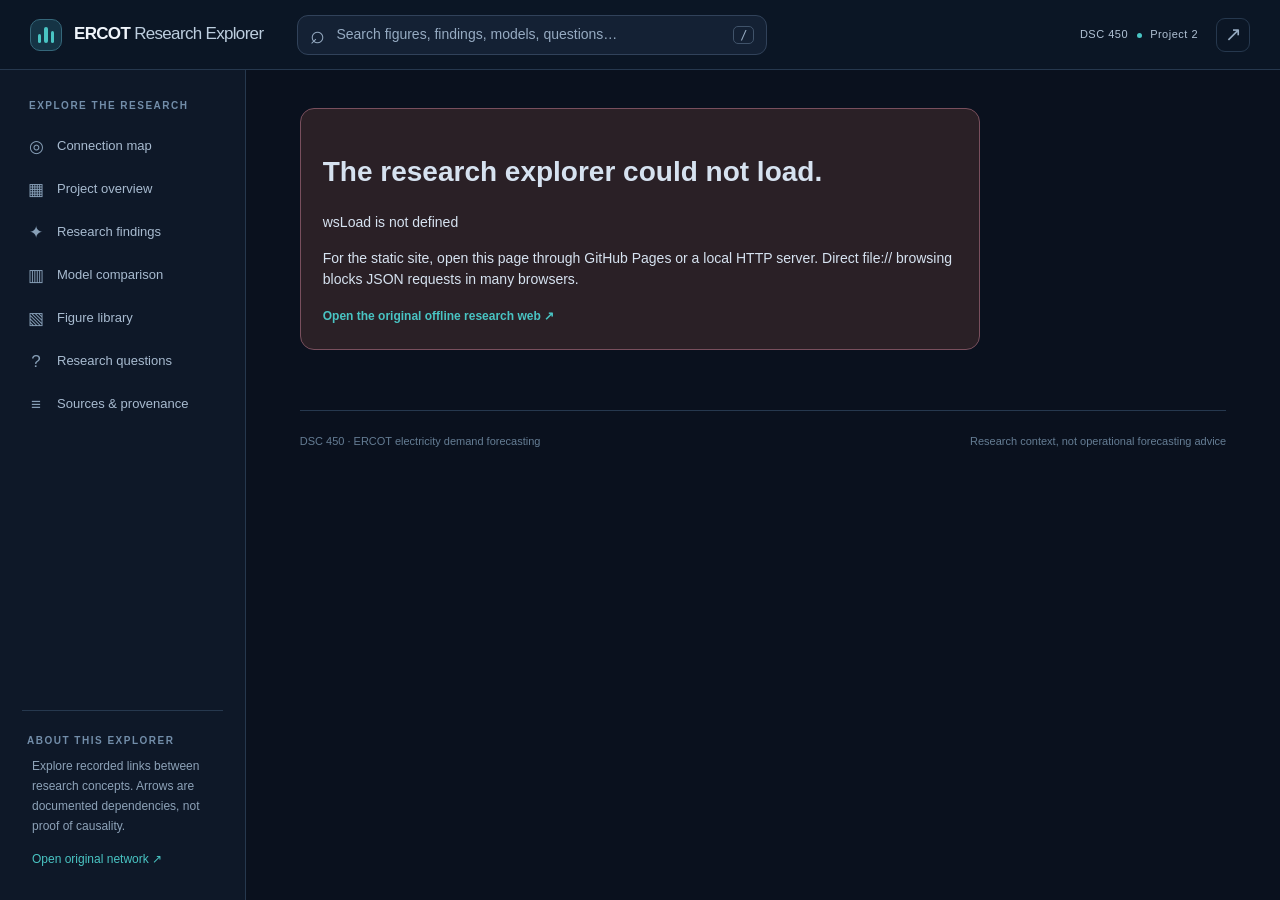
==== commit 0d447120: "Refocus navigation on connections and remove presentation authoring assets" ====
--- a/ERCOT project context web/explorer.html
+++ b/ERCOT project context web/explorer.html
@@ -7,17 +7,15 @@
   <meta name="description" content="Explore evidence, forecasting models, notebook figures, research questions, and scientific boundaries from the DSC 450 ERCOT electricity demand project.">
   <title>ERCOT Research Explorer | DSC 450</title>
   <link rel="stylesheet" href="./explorer.css">
-  <link rel="stylesheet" href="./research-workspace.css">
-  <link rel="stylesheet" href="./scene-review.css">
+  <link rel="stylesheet" href="./connection-explorer.css">
   <script src="./explorer.js" defer></script>
-  <script src="./research-workspace.js" defer></script>
-  <script src="./scene-review.js" defer></script>
+  <script src="./connection-explorer.js" defer></script>
 </head>
 <body>
   <a class="skip-link" href="#main-content">Skip to research</a>
   <div class="app-shell">
     <header class="topbar">
-      <a class="brand" href="#overview" aria-label="ERCOT Research Explorer home">
+      <a class="brand" href="#graph" aria-label="ERCOT Research Explorer connection map">
         <span class="brand-mark" aria-hidden="true"><span></span><span></span><span></span></span>
         <span class="brand-name">ERCOT <span>Research Explorer</span></span>
       </a>
@@ -33,23 +31,17 @@
     </header>
     <div class="body-layout">
       <nav class="sidebar" aria-label="Research sections">
-        <div class="sidebar-label">WORKSPACE</div>
-        <a class="nav-item" data-view="overview" href="#overview"><span class="nav-symbol" aria-hidden="true">▦</span> Overview</a>
+        <div class="sidebar-label">EXPLORE THE RESEARCH</div>
+        <a class="nav-item" data-view="graph" href="#graph"><span class="nav-symbol" aria-hidden="true">◎</span> Connection map</a>
+        <a class="nav-item" data-view="overview" href="#overview"><span class="nav-symbol" aria-hidden="true">▦</span> Project overview</a>
         <a class="nav-item" data-view="findings" href="#findings"><span class="nav-symbol" aria-hidden="true">✦</span> Research findings <span class="nav-count" id="count-findings"></span></a>
         <a class="nav-item" data-view="models" href="#models"><span class="nav-symbol" aria-hidden="true">▥</span> Model comparison</a>
         <a class="nav-item" data-view="figures" href="#figures"><span class="nav-symbol" aria-hidden="true">▧</span> Figure library <span class="nav-count" id="count-figures"></span></a>
         <a class="nav-item" data-view="questions" href="#questions"><span class="nav-symbol" aria-hidden="true">?</span> Research questions <span class="nav-count" id="count-questions"></span></a>
-        <div class="sidebar-divider"></div>
-        <div class="sidebar-label">DISCOVERY</div>
-        <a class="nav-item" data-view="graph" href="#graph"><span class="nav-symbol" aria-hidden="true">◎</span> Evidence connections</a>
-        <a class="nav-item" data-view="sources" href="#sources"><span class="nav-symbol" aria-hidden="true">≡</span> Source registry</a>
-        <div class="sidebar-divider"></div>
-        <div class="sidebar-label">PRESENTATION PREP</div>
-        <a class="nav-item" data-view="workspace" href="#workspace"><span class="nav-symbol" aria-hidden="true">▤</span> Evidence workspace</a>
-        <a class="nav-item" data-view="scenes" href="#scenes"><span class="nav-symbol" aria-hidden="true">▰</span> Scene composer <span class="nav-count">NEW</span></a>
+        <a class="nav-item" data-view="sources" href="#sources"><span class="nav-symbol" aria-hidden="true">≡</span> Sources & provenance</a>
         <div class="sidebar-bottom">
           <span class="sidebar-label">ABOUT THIS EXPLORER</span>
-          <p>The research stays source-linked. Relationship weights indicate editorial closeness, not confidence or causality.</p>
+          <p>Explore recorded links between research concepts. Arrows are documented dependencies, not proof of causality.</p>
           <a href="./outputs/ERCOT_CONTEXT_WEB.html">Open original network ↗</a>
         </div>
       </nav>
--- a/ERCOT project context web/connection-explorer.css
+++ b/ERCOT project context web/connection-explorer.css
@@ -0,0 +1,52 @@
+/* Source-linked connections: clear, directional and readable before decorative.
+   All map lines are SVG, drawn between actual card positions (ResizeObserver).
+   No statistical relation is inferred from line thickness or color. */
+.cx-toolbar{display:flex;align-items:end;gap:16px;justify-content:space-between;margin:23px 0 12px;background:#132236;border:1px solid #2b4359;border-radius:14px;padding:17px 19px}
+.cx-focus-control{flex:1;max-width:710px;min-width:190px}.cx-focus-control label,.cx-trace-control label{display:block;color:#b2c9da;font-size:11px;font-weight:750;letter-spacing:.045em;margin-bottom:7px}.cx-select{display:block;width:100%;padding:12px 13px;min-height:45px;background:#0d1c2d;color:#eef7fa;border:1px solid #466179;border-radius:10px;font-size:13px}.cx-select:focus-visible{outline:2px solid #60cac8;outline-offset:2px}.cx-toolbar-actions{display:flex;align-items:center;gap:8px;flex-wrap:wrap}.cx-btn{background:#21394d;border:1px solid #46647c;border-radius:9px;padding:10px 12px;min-height:38px;color:#dcecf3;font-size:12px;font-weight:620;white-space:normal}.cx-btn:hover:not(:disabled){background:#2e4c62;border-color:#72adba}.cx-btn.primary{background:#1d565e;border-color:#3a9ba5;color:#e7fbf7}.cx-btn.subtle{background:#1b3443}.cx-btn:disabled{opacity:.4;cursor:not-allowed}
+.cx-breadcrumbs{display:flex;gap:6px;align-items:center;flex-wrap:wrap;margin:5px 0 19px}.cx-crumb{background:transparent;border:0;color:#9bd0d3;font-size:11px;padding:4px 6px}.cx-crumb:hover{color:white;text-decoration:underline}.cx-crumb-sep{color:#7590a6}
+.cx-facets{display:flex;flex-wrap:wrap;gap:7px;margin:20px 0}.cx-facet{background:#14283a;border:1px solid #2e455d;border-radius:40px;color:#b1c8da;padding:8px 13px;font-size:12px;line-height:1.5}.cx-facet:hover{background:#213b50;color:#fff}.cx-facet.active{background:#1a494f;border-color:#58b6b5;color:#dcfcf4;font-weight:700}
+.cx-stage-wrap{border:1px solid #294057;border-radius:16px;background:linear-gradient(160deg,#0e1a29,#101f30);padding:21px 20px 15px;min-width:0}
+.cx-stage-header{display:flex;justify-content:space-between;gap:20px;align-items:center;margin-bottom:20px}.cx-stage-header h2{color:#f0f6fc;font-size:20px;letter-spacing:-.03em;margin:0}.cx-stage-header p{font-size:12px;color:#a6bcce;margin:6px 0 0;line-height:1.6;max-width:660px}
+.cx-mode-tabs{display:flex;gap:4px;border:1px solid #34546a;border-radius:10px;padding:4px;background:#101e30;flex-shrink:0}
+.cx-mode{background:none;border:0;color:#a7c0d1;padding:9px 13px;border-radius:7px;font-size:12px;white-space:nowrap}
+.cx-mode.active{background:#24515b;color:#e4fcf5;font-weight:740}
+.cx-stage{position:relative;display:grid;grid-template-columns:minmax(205px,.85fr) minmax(0,1.65fr);align-items:center;gap:clamp(35px,7vw,120px);min-width:0;padding:14px 2px 25px}
+.cx-curves{position:absolute;top:0;left:0;width:100%;height:100%;z-index:0;pointer-events:none;overflow:visible}
+.cx-curve{transition:stroke-width .15s ease,opacity .15s ease}
+.cx-hub{position:relative;z-index:1;border:2px solid #4b959b;border-radius:16px;background:#153e47;box-shadow:0 12px 40px #07101b99;padding:clamp(16px,2vw,25px);min-width:0;max-width:330px}
+.cx-hub-eyebrow{font-size:10px;letter-spacing:.12em;color:#9be2de;font-weight:800;margin-bottom:10px}
+.cx-hub h2{font-size:clamp(18px,2vw,25px);line-height:1.3;letter-spacing:-.035em;color:#f1f8fc;margin:0 0 11px}
+.cx-hub p{color:#bdd7e1;line-height:1.65;font-size:12px;margin:0}
+.cx-hub-stats{font-size:10px;color:#9ed0d5;line-height:1.6;border-top:1px solid #326a70;padding-top:14px;margin-top:16px;overflow-wrap:anywhere}
+.cx-hub-actions{display:flex;gap:7px;flex-wrap:wrap;margin-top:18px}.cx-hub-actions .cx-btn{padding:8px 10px;font-size:11px}
+.cx-nodes{z-index:1;position:relative;display:grid;grid-template-columns:repeat(2,minmax(0,1fr));gap:11px;min-width:0}
+.cx-node{--node-color:#8fb9ce;min-width:0;border-radius:11px;border:1px solid #354c63;border-left:3px solid var(--node-color);padding:11px 12px 10px;background:#14263a;box-shadow:0 5px 15px #06101b66;transition:transform .16s ease,background .16s ease,border-color .16s ease}
+.cx-node:hover,.cx-node:focus-within{background:#1c3349;transform:translateY(-1px);border-color:#58748a;border-left-color:var(--node-color)}
+.cx-node.is-selected{background:#1d374b;border-color:#7fabb5;border-left-color:var(--node-color);box-shadow:0 0 0 1px #6faeb344}
+.cx-node-header{display:flex;align-items:center;justify-content:space-between;gap:5px;margin-bottom:6px}
+.cx-node-kind{display:inline-block;color:var(--node-color,#9abccc);font-weight:800;letter-spacing:.035em;font-size:10px;text-transform:uppercase}
+.cx-node-direction{color:#90a9bd;font-size:10px;white-space:nowrap}
+.cx-node h3{color:#eef5fb;font-size:12px;line-height:1.4;margin:0 0 7px;font-weight:750;overflow-wrap:anywhere}
+.cx-relationship{color:#b3c5d3;font-size:11px;line-height:1.45;margin:0 0 9px;overflow-wrap:anywhere}
+.cx-node-actions{display:flex;flex-wrap:wrap;gap:8px;margin-top:9px;border-top:1px solid #31485b;padding-top:7px}
+.cx-why,.cx-follow{background:none;border:0;color:#8fd9d9;font-size:11px;text-align:left;padding:4px 0;font-weight:650}
+.cx-follow{margin-left:auto;color:#bddee8}.cx-why:hover,.cx-follow:hover{color:white;text-decoration:underline}
+.cx-stage-foot{display:flex;justify-content:space-between;align-items:center;gap:12px;flex-wrap:wrap;margin:12px 0 0;padding:14px 0 0;border-top:1px solid #293f53}
+.cx-count{font-size:11px;color:#95afc3;margin:0}
+.cx-explanation{margin:18px 0 0;background:#122236;border:1px solid #2b455c;border-radius:15px;padding:clamp(17px,2vw,25px);scroll-margin-top:130px}
+.cx-explanation>.eyebrow{margin:0 0 8px}.cx-edge-explanation h3{color:#edf5fc;margin:0 0 8px;font-size:20px;letter-spacing:-.025em}.cx-detail-summary{font-size:13px;color:#a9c4d6;line-height:1.7;margin:0 0 14px}.cx-explainer-header{display:flex;gap:6px;flex-wrap:wrap;margin-bottom:11px}
+.cx-edge-description{border-top:1px solid #304b60;margin:10px 0;padding:12px 0 0}
+.cx-edge-description strong{display:block;color:#e2f1f3;font-size:12px;overflow-wrap:anywhere}.cx-edge-description p{font-size:12px;color:#bed1df;line-height:1.7;margin:7px 0 4px}.cx-edge-description small{font-size:11px;color:#8da7bc}
+.cx-inspect-actions{margin-top:14px;display:flex;gap:8px;flex-wrap:wrap}
+.cx-method-note{margin:17px 0 35px;border-left:3px solid #d3ab7d;background:#24251f;padding:15px 19px;border-radius:0 11px 11px 0;color:#d9c8ae;font-size:12px;line-height:1.8}
+.cx-method-note strong{color:#f5e5c9}.cx-no-results{text-align:center;border:1px dashed #48627a;border-radius:11px;padding:28px;color:#a8becd;font-size:13px}
+.cx-trace-panel{padding:12px 4px 5px}.cx-trace-selects{display:grid;grid-template-columns:repeat(2,minmax(0,1fr));gap:14px;margin-bottom:24px}.cx-trace-control{min-width:0}
+.cx-trace-panel .cx-select{width:100%}.cx-path-count{font-size:12px;color:#abd3d1}.cx-path-steps{max-width:800px;margin:15px auto 22px;display:flex;align-items:stretch;flex-direction:column}
+.cx-path-step{background:#183344;border:1px solid #3a6578;border-radius:13px;display:flex;flex-direction:column;gap:5px;padding:14px 17px}
+.cx-path-step .cx-node-kind{color:#9ce4da}.cx-path-title{border:0;background:none;text-align:left;color:#f0f8fb;font-size:14px;font-weight:720;padding:0}.cx-path-title:hover{text-decoration:underline;color:#a3e6e2}
+.cx-path-connection{border-left:2px solid #4b9c9d;margin-left:25px;padding:9px 17px;color:#a1c4ce}.cx-path-arrow{display:block;font-size:19px;line-height:1.2;color:#7dcfcf}
+.cx-path-connection strong{display:block;color:#d9ebef;font-size:12px}.cx-path-connection p{font-size:12px;line-height:1.65;margin:5px 0}.cx-path-connection small{color:#95adbc;font-size:11px}
+@media(max-width:1230px){.cx-nodes{grid-template-columns:1fr}.cx-stage{grid-template-columns:minmax(180px,.9fr) minmax(0,1.1fr);gap:55px}.cx-hub{max-width:290px}}
+@media(max-width:900px){.cx-stage{grid-template-columns:minmax(0,1fr);gap:18px;padding:12px 0}.cx-hub{max-width:none;width:100%}.cx-curves{display:none}.cx-nodes{grid-template-columns:repeat(2,minmax(0,1fr))}.cx-stage-header{align-items:start;flex-wrap:wrap}.cx-toolbar{flex-wrap:wrap}.cx-focus-control{flex-basis:100%;max-width:none}}
+@media(max-width:570px){.cx-toolbar{padding:12px}.cx-toolbar-actions{width:100%;justify-content:space-between}.cx-toolbar-actions .cx-btn{flex:1;padding:8px}.cx-stage-wrap{padding:14px 12px}.cx-nodes{grid-template-columns:1fr}.cx-node{padding:12px 14px}.cx-stage-header h2{font-size:18px}.cx-trace-selects{grid-template-columns:1fr}.cx-mode-tabs{width:100%}.cx-mode{flex:1}.cx-stage-header{gap:13px}.cx-path-steps{max-width:100%}.cx-breadcrumbs{display:none}}
+@media(prefers-reduced-motion:reduce){.cx-node,.cx-curve{transition:none!important}}
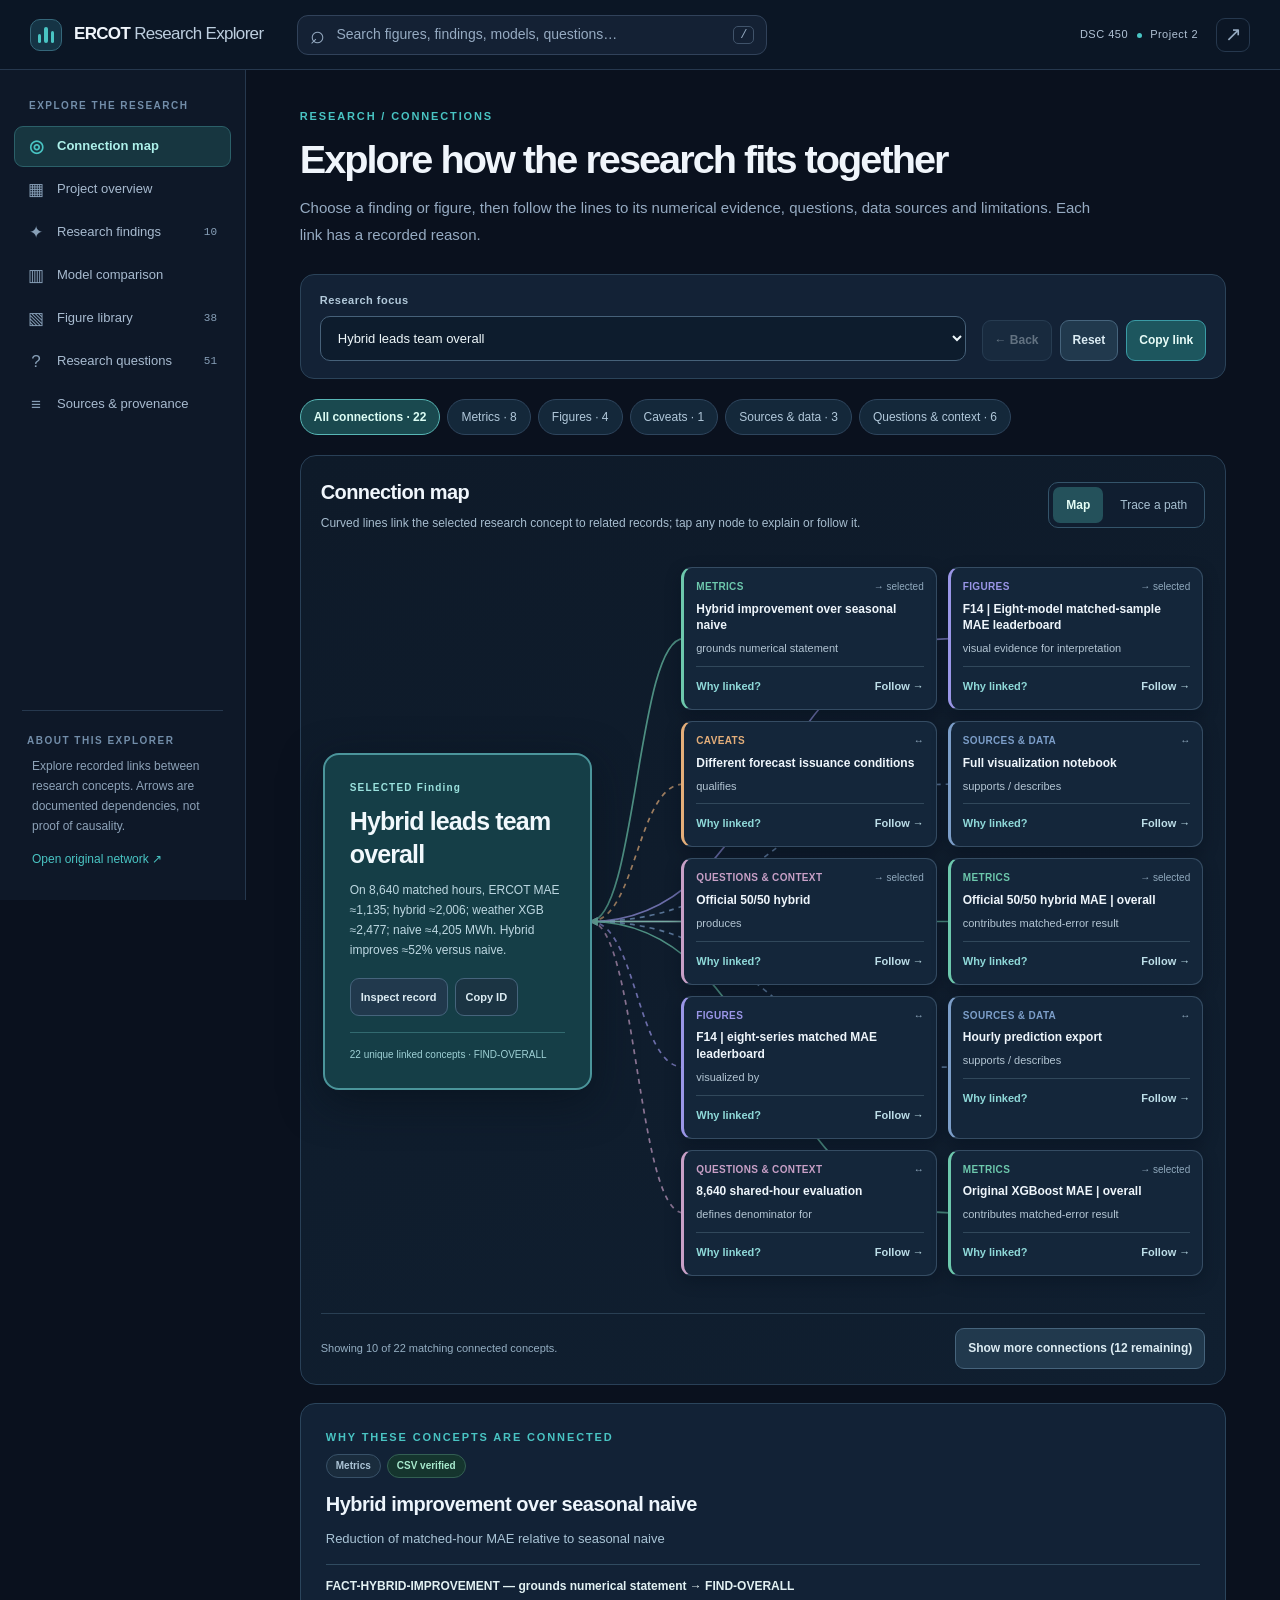
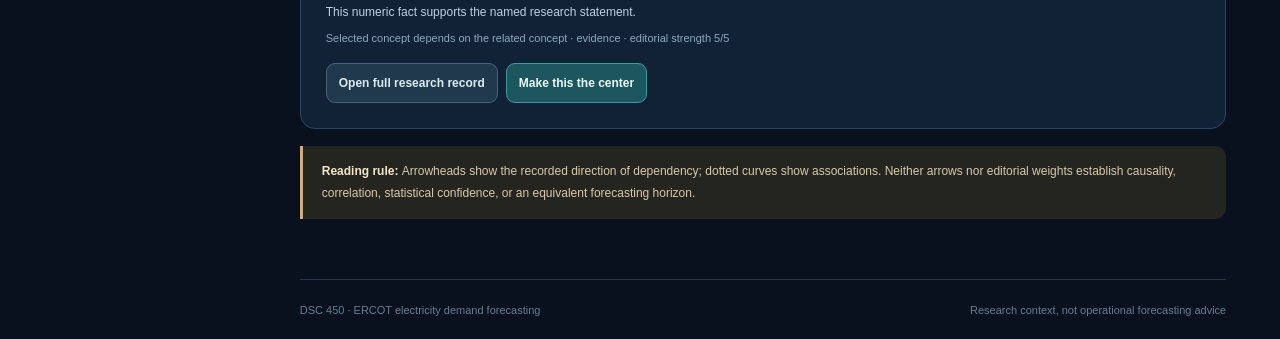
==== commit dec3a074: "Give main brand a distinct accessible label separate from the connection map navigation" ====
--- a/ERCOT project context web/explorer.html
+++ b/ERCOT project context web/explorer.html
@@ -15,7 +15,7 @@
   <a class="skip-link" href="#main-content">Skip to research</a>
   <div class="app-shell">
     <header class="topbar">
-      <a class="brand" href="#graph" aria-label="ERCOT Research Explorer connection map">
+      <a class="brand" href="#graph" aria-label="ERCOT Research Explorer home">
         <span class="brand-mark" aria-hidden="true"><span></span><span></span><span></span></span>
         <span class="brand-name">ERCOT <span>Research Explorer</span></span>
       </a>
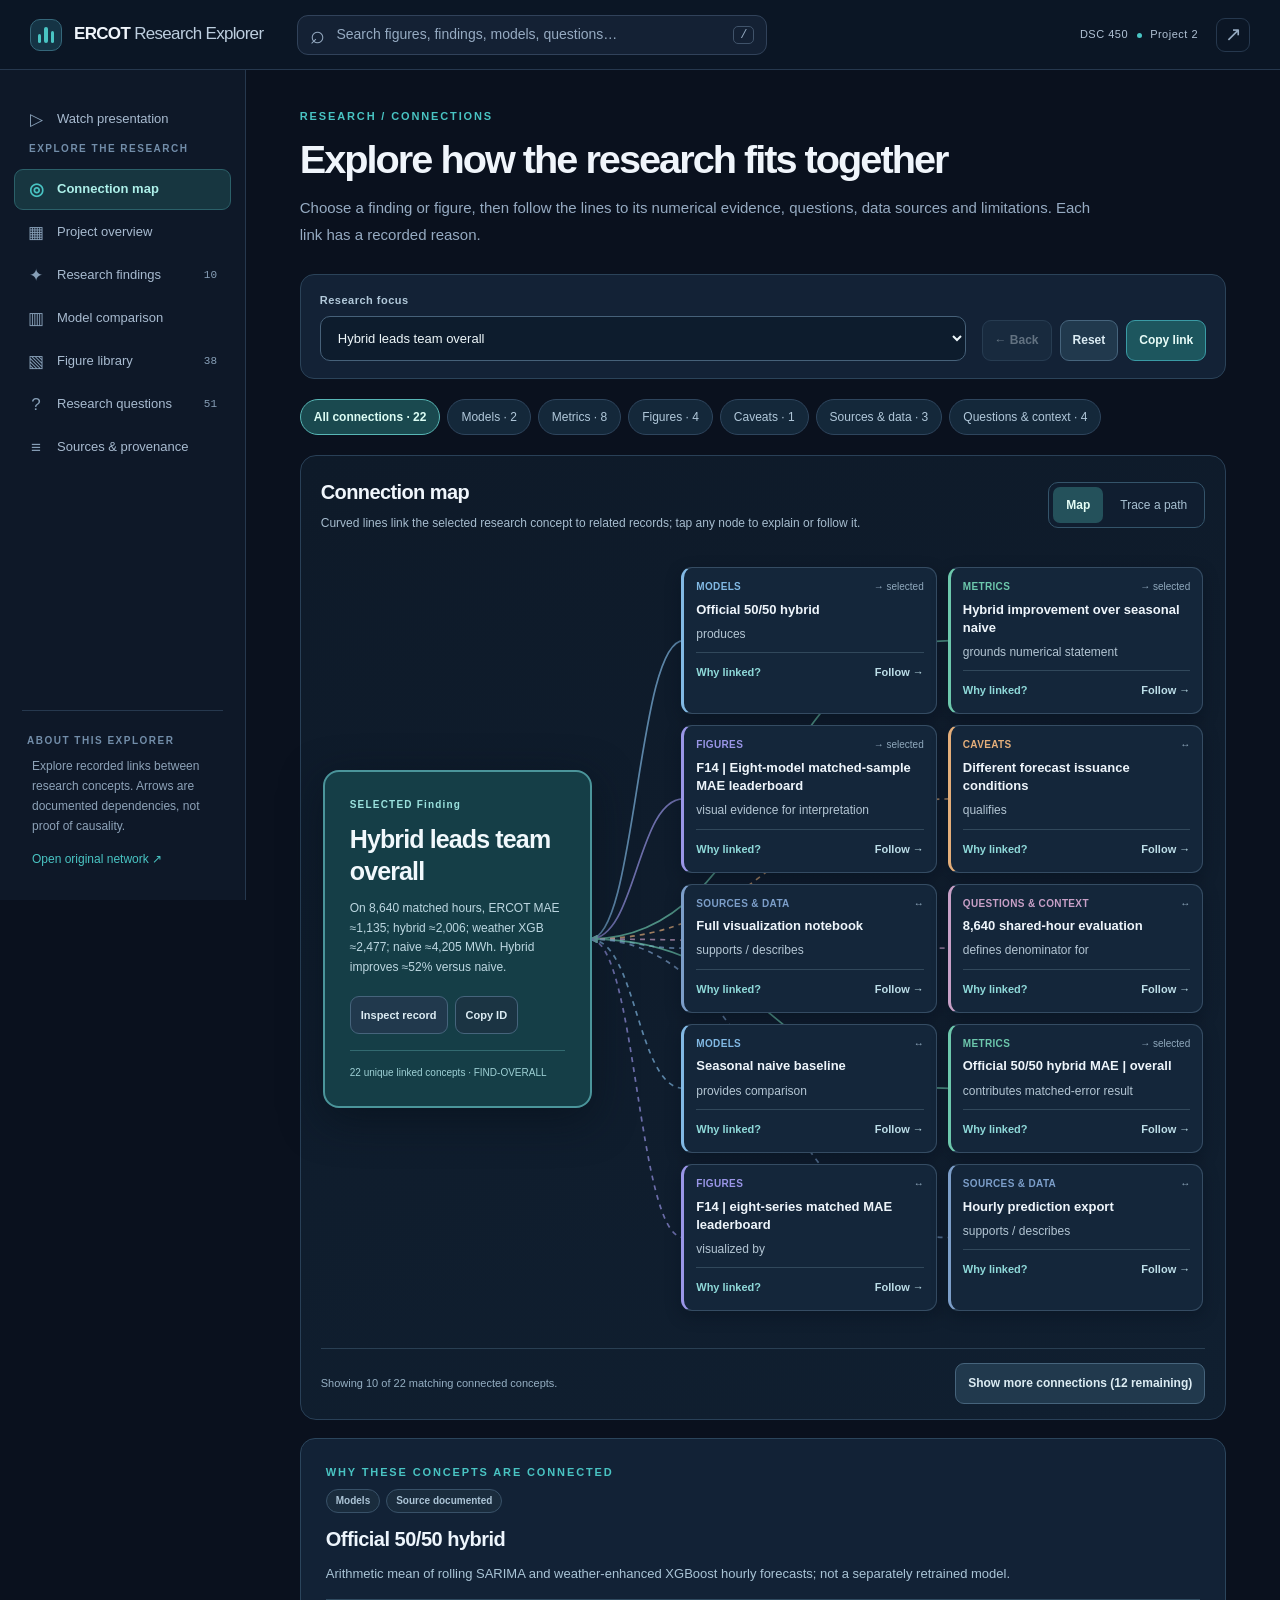
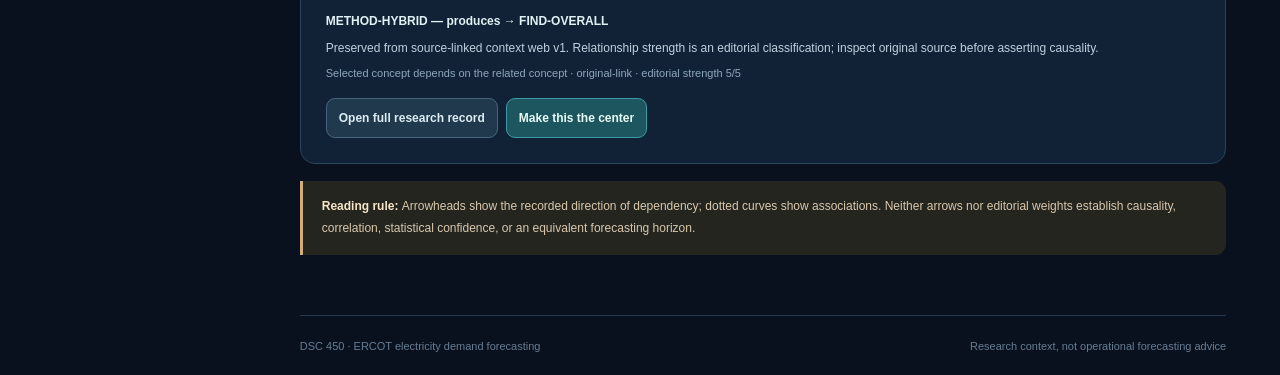
==== commit 409a8c4e: "Embed final presentation and simplify live website navigation" ====
--- a/ERCOT project context web/explorer.html
+++ b/ERCOT project context web/explorer.html
@@ -31,6 +31,7 @@
     </header>
     <div class="body-layout">
       <nav class="sidebar" aria-label="Research sections">
+        <a class="nav-item" href="../index.html#presentation"><span class="nav-symbol" aria-hidden="true">▷</span> Watch presentation</a>
         <div class="sidebar-label">EXPLORE THE RESEARCH</div>
         <a class="nav-item" data-view="graph" href="#graph"><span class="nav-symbol" aria-hidden="true">◎</span> Connection map</a>
         <a class="nav-item" data-view="overview" href="#overview"><span class="nav-symbol" aria-hidden="true">▦</span> Project overview</a>
--- a/ERCOT project context web/connection-explorer.css
+++ b/ERCOT project context web/connection-explorer.css
@@ -26,8 +26,8 @@
 .cx-node-header{display:flex;align-items:center;justify-content:space-between;gap:5px;margin-bottom:6px}
 .cx-node-kind{display:inline-block;color:var(--node-color,#9abccc);font-weight:800;letter-spacing:.035em;font-size:10px;text-transform:uppercase}
 .cx-node-direction{color:#90a9bd;font-size:10px;white-space:nowrap}
-.cx-node h3{color:#eef5fb;font-size:12px;line-height:1.4;margin:0 0 7px;font-weight:750;overflow-wrap:anywhere}
-.cx-relationship{color:#b3c5d3;font-size:11px;line-height:1.45;margin:0 0 9px;overflow-wrap:anywhere}
+.cx-node h3{color:#eef5fb;font-size:13px;line-height:1.4;margin:0 0 7px;font-weight:750;overflow-wrap:anywhere}
+.cx-relationship{color:#b3c5d3;font-size:12px;line-height:1.45;margin:0 0 9px;overflow-wrap:anywhere}
 .cx-node-actions{display:flex;flex-wrap:wrap;gap:8px;margin-top:9px;border-top:1px solid #31485b;padding-top:7px}
 .cx-why,.cx-follow{background:none;border:0;color:#8fd9d9;font-size:11px;text-align:left;padding:4px 0;font-weight:650}
 .cx-follow{margin-left:auto;color:#bddee8}.cx-why:hover,.cx-follow:hover{color:white;text-decoration:underline}
@@ -47,6 +47,6 @@
 .cx-path-connection{border-left:2px solid #4b9c9d;margin-left:25px;padding:9px 17px;color:#a1c4ce}.cx-path-arrow{display:block;font-size:19px;line-height:1.2;color:#7dcfcf}
 .cx-path-connection strong{display:block;color:#d9ebef;font-size:12px}.cx-path-connection p{font-size:12px;line-height:1.65;margin:5px 0}.cx-path-connection small{color:#95adbc;font-size:11px}
 @media(max-width:1230px){.cx-nodes{grid-template-columns:1fr}.cx-stage{grid-template-columns:minmax(180px,.9fr) minmax(0,1.1fr);gap:55px}.cx-hub{max-width:290px}}
-@media(max-width:900px){.cx-stage{grid-template-columns:minmax(0,1fr);gap:18px;padding:12px 0}.cx-hub{max-width:none;width:100%}.cx-curves{display:none}.cx-nodes{grid-template-columns:repeat(2,minmax(0,1fr))}.cx-stage-header{align-items:start;flex-wrap:wrap}.cx-toolbar{flex-wrap:wrap}.cx-focus-control{flex-basis:100%;max-width:none}}
+@media(max-width:900px){.cx-stage{grid-template-columns:minmax(0,1fr);gap:18px;padding:12px 0}.cx-hub{max-width:none;width:100%}.cx-hub::after{content:"";position:absolute;bottom:-20px;left:25px;height:20px;border-left:2px solid #4b9299}.cx-curves{display:none}.cx-nodes{grid-template-columns:minmax(0,1fr);margin-left:25px;padding-left:18px;border-left:2px solid #45657b}.cx-node{position:relative}.cx-node::before{content:"";position:absolute;left:-21px;top:28px;width:18px;border-top:2px solid var(--node-color);opacity:.8}.cx-stage-header{align-items:start;flex-wrap:wrap}.cx-toolbar{flex-wrap:wrap}.cx-focus-control{flex-basis:100%;max-width:none}}
 @media(max-width:570px){.cx-toolbar{padding:12px}.cx-toolbar-actions{width:100%;justify-content:space-between}.cx-toolbar-actions .cx-btn{flex:1;padding:8px}.cx-stage-wrap{padding:14px 12px}.cx-nodes{grid-template-columns:1fr}.cx-node{padding:12px 14px}.cx-stage-header h2{font-size:18px}.cx-trace-selects{grid-template-columns:1fr}.cx-mode-tabs{width:100%}.cx-mode{flex:1}.cx-stage-header{gap:13px}.cx-path-steps{max-width:100%}.cx-breadcrumbs{display:none}}
 @media(prefers-reduced-motion:reduce){.cx-node,.cx-curve{transition:none!important}}
